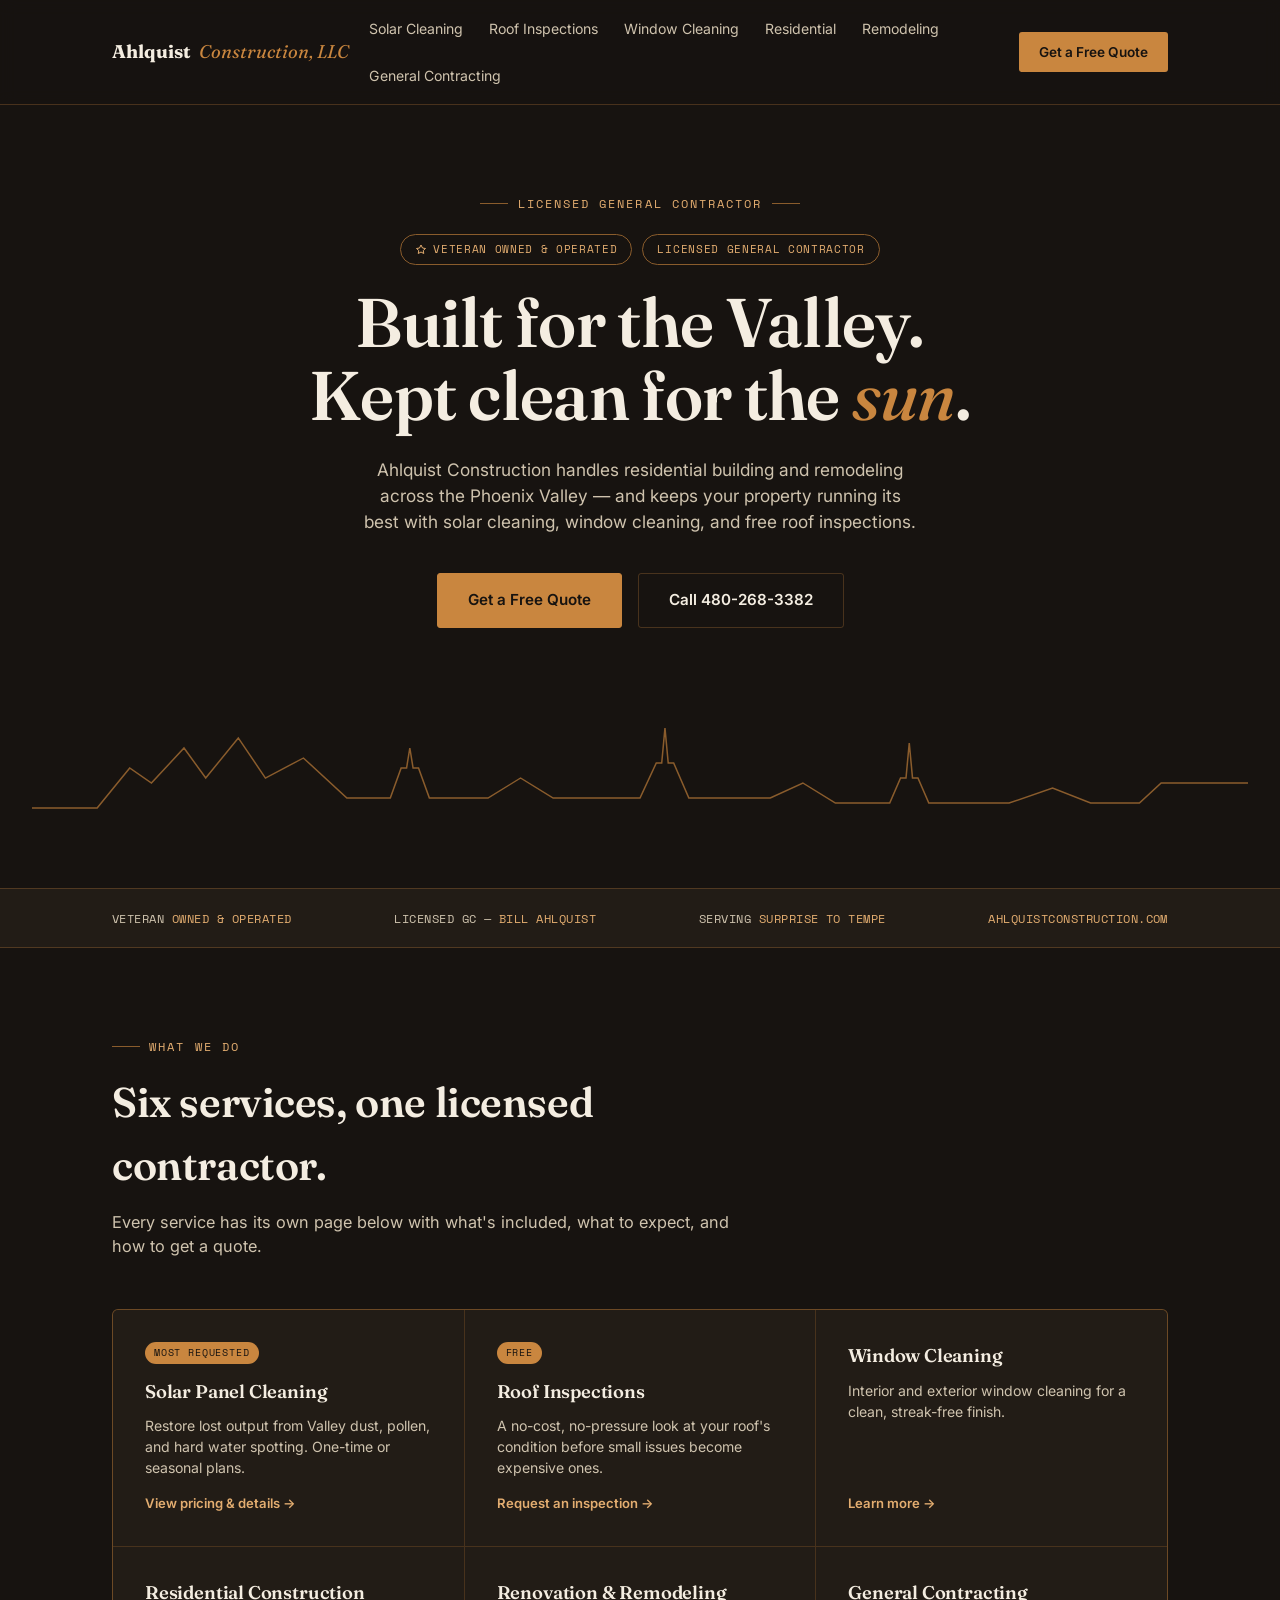
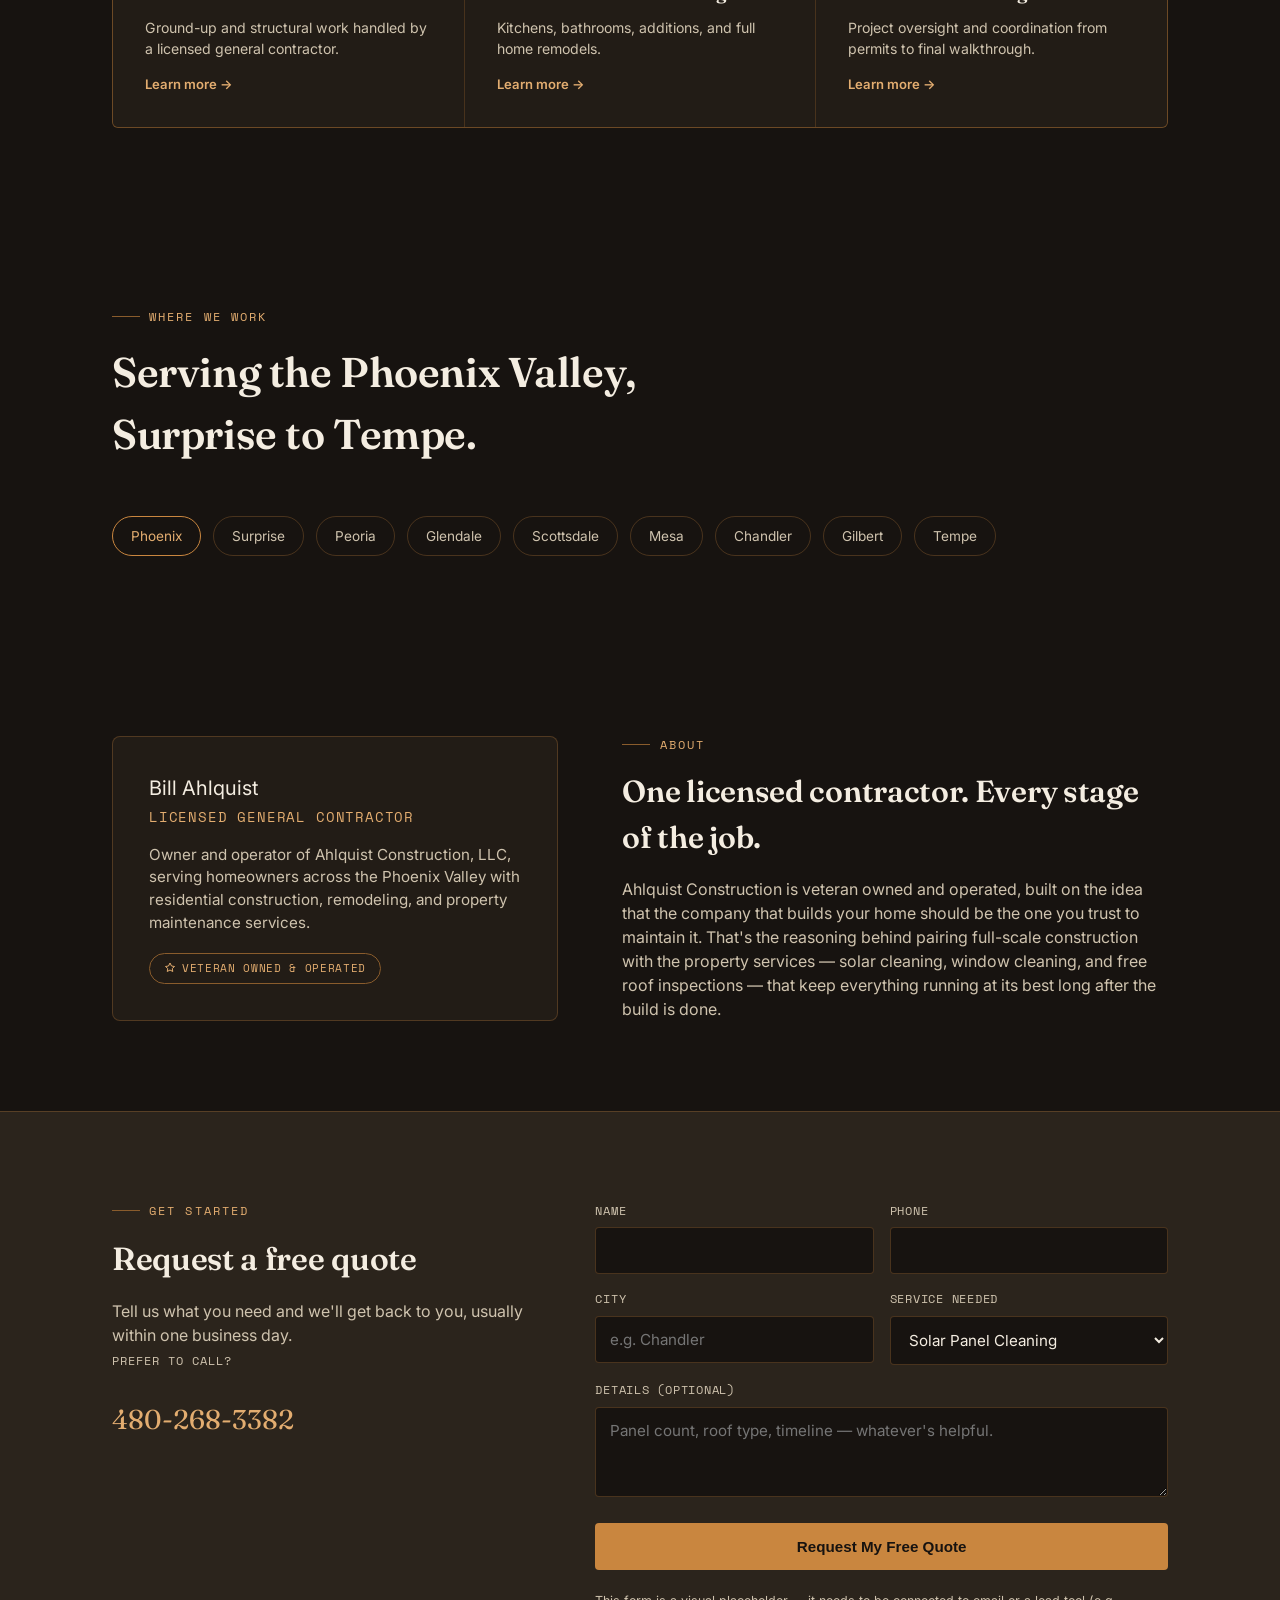
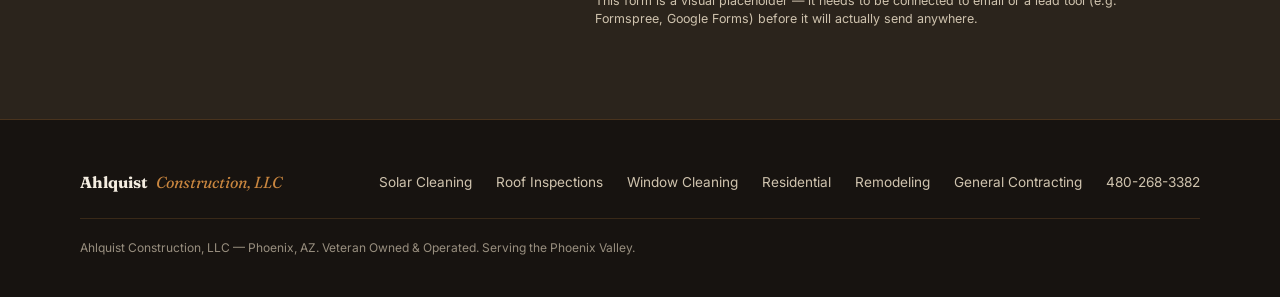
==== index.html @ 0346eecd "Add files via upload" ====
<!DOCTYPE html>
<html lang="en">
<head>
<meta charset="UTF-8">
<meta name="viewport" content="width=device-width, initial-scale=1.0">
<title>Ahlquist Construction, LLC | Phoenix Valley General Contractor & Property Services</title>
<link rel="preconnect" href="https://fonts.googleapis.com">
<link href="https://fonts.googleapis.com/css2?family=Fraunces:ital,opsz,wght@0,9..144,400;0,9..144,600;0,9..144,700;1,9..144,500&family=Inter:wght@400;500;600;700&family=Space+Mono:wght@400;700&display=swap" rel="stylesheet">
<link rel="stylesheet" href="style.css">
</head>
<body>

<nav>
  <div class="nav-inner">
    <div class="brand">Ahlquist <span>Construction, LLC</span></div>
    <div class="nav-links">
      <a href="solar-panel-cleaning.html">Solar Cleaning</a>
      <a href="roof-inspections.html">Roof Inspections</a>
      <a href="window-cleaning.html">Window Cleaning</a>
      <a href="residential-construction.html">Residential</a>
      <a href="renovation-remodeling.html">Remodeling</a>
      <a href="general-contracting.html">General Contracting</a>
    </div>
    <a href="#quote" class="nav-cta">Get a Free Quote</a>
  </div>
</nav>

<section class="hero">
  <div class="wrap">
    <div class="eyebrow">Licensed General Contractor</div>
    <div class="badge-row">
      <span class="badge"><svg viewBox="0 0 24 24" fill="none" stroke="currentColor" stroke-width="2"><path d="M12 2l3 6 6 1-4.5 4 1 6L12 16l-5.5 3 1-6L3 9l6-1z"/></svg>Veteran Owned &amp; Operated</span>
      <span class="badge">Licensed General Contractor</span>
    </div>
    <h1>Built for the Valley.<br>Kept clean for the <em>sun</em>.</h1>
    <p class="sub">Ahlquist Construction handles residential building and remodeling across the Phoenix Valley — and keeps your property running its best with solar cleaning, window cleaning, and free roof inspections.</p>
    <div class="hero-ctas">
      <a href="#quote" class="btn-primary">Get a Free Quote</a>
      <a href="tel:4802683382" class="btn-ghost">Call 480-268-3382</a>
    </div>
  </div>
  <svg class="skyline" viewBox="0 0 1120 130" preserveAspectRatio="none">
    <path class="draw" d="M0,120 L60,120 L90,80 L110,95 L140,60 L160,90 L190,50 L215,90 L250,70 L290,110 L330,110 L340,80 L345,80 L348,60 L351,80 L356,80 L366,110 L420,110 L450,90 L480,110 L560,110 L575,75 L580,75 L583,40 L586,75 L591,75 L605,110 L680,110 L710,95 L740,115 L790,115 L800,90 L805,90 L808,55 L811,90 L816,90 L826,115 L900,115 L940,100 L975,115 L1020,115 L1040,95 L1120,95" />
  </svg>
</section>

<div class="trust">
  <div class="trust-inner">
    <div>Veteran <span>Owned &amp; Operated</span></div>
    <div>Licensed GC — <span>Bill Ahlquist</span></div>
    <div>Serving <span>Surprise to Tempe</span></div>
    <div><span>ahlquistconstruction.com</span></div>
  </div>
</div>

<section id="services">
  <div class="wrap">
    <div class="section-head">
      <div class="eyebrow">What we do</div>
      <h2>Six services, one licensed contractor.</h2>
      <p>Every service has its own page below with what's included, what to expect, and how to get a quote.</p>
    </div>
    <div class="services-grid">
      <a class="service-card" href="solar-panel-cleaning.html">
        <span class="tag">Most Requested</span>
        <h3>Solar Panel Cleaning</h3>
        <p>Restore lost output from Valley dust, pollen, and hard water spotting. One-time or seasonal plans.</p>
        <span class="go">View pricing &amp; details →</span>
      </a>
      <a class="service-card" href="roof-inspections.html">
        <span class="tag">Free</span>
        <h3>Roof Inspections</h3>
        <p>A no-cost, no-pressure look at your roof's condition before small issues become expensive ones.</p>
        <span class="go">Request an inspection →</span>
      </a>
      <a class="service-card" href="window-cleaning.html">
        <h3>Window Cleaning</h3>
        <p>Interior and exterior window cleaning for a clean, streak-free finish.</p>
        <span class="go">Learn more →</span>
      </a>
      <a class="service-card" href="residential-construction.html">
        <h3>Residential Construction</h3>
        <p>Ground-up and structural work handled by a licensed general contractor.</p>
        <span class="go">Learn more →</span>
      </a>
      <a class="service-card" href="renovation-remodeling.html">
        <h3>Renovation &amp; Remodeling</h3>
        <p>Kitchens, bathrooms, additions, and full home remodels.</p>
        <span class="go">Learn more →</span>
      </a>
      <a class="service-card" href="general-contracting.html">
        <h3>General Contracting</h3>
        <p>Project oversight and coordination from permits to final walkthrough.</p>
        <span class="go">Learn more →</span>
      </a>
    </div>
  </div>
</section>

<section id="area">
  <div class="wrap">
    <div class="section-head">
      <div class="eyebrow">Where we work</div>
      <h2>Serving the Phoenix Valley, Surprise to Tempe.</h2>
    </div>
    <div class="area">
      <span class="hq">Phoenix</span>
      <span>Surprise</span>
      <span>Peoria</span>
      <span>Glendale</span>
      <span>Scottsdale</span>
      <span>Mesa</span>
      <span>Chandler</span>
      <span>Gilbert</span>
      <span>Tempe</span>
    </div>
  </div>
</section>

<section id="about">
  <div class="wrap">
    <div class="about-grid">
      <div class="about-card">
        <div class="name">Bill Ahlquist</div>
        <div class="role">Licensed General Contractor</div>
        <p>Owner and operator of Ahlquist Construction, LLC, serving homeowners across the Phoenix Valley with residential construction, remodeling, and property maintenance services.</p>
        <div class="badge-row">
          <span class="badge"><svg viewBox="0 0 24 24" fill="none" stroke="currentColor" stroke-width="2"><path d="M12 2l3 6 6 1-4.5 4 1 6L12 16l-5.5 3 1-6L3 9l6-1z"/></svg>Veteran Owned &amp; Operated</span>
        </div>
      </div>
      <div>
        <div class="eyebrow">About</div>
        <h2 style="margin-top:16px; font-size:1.9rem;">One licensed contractor. Every stage of the job.</h2>
        <p style="color:var(--cream-dim); margin-top:16px;">Ahlquist Construction is veteran owned and operated, built on the idea that the company that builds your home should be the one you trust to maintain it. That's the reasoning behind pairing full-scale construction with the property services — solar cleaning, window cleaning, and free roof inspections — that keep everything running at its best long after the build is done.</p>
      </div>
    </div>
  </div>
</section>

<section class="quote" id="quote">
  <div class="wrap">
    <div class="quote-grid">
      <div class="quote-copy">
        <div class="eyebrow">Get started</div>
        <h2 style="margin-top:16px; font-size:2rem;">Request a free quote</h2>
        <p>Tell us what you need and we'll get back to you, usually within one business day.</p>
        <span class="phone-label">Prefer to call?</span>
        <a href="tel:4802683382" class="phone-big">480-268-3382</a>
      </div>
      <form id="quoteForm">
        <div class="form-row">
          <div>
            <label for="fname">Name</label>
            <input type="text" id="fname" required>
          </div>
          <div>
            <label for="fphone">Phone</label>
            <input type="tel" id="fphone" required>
          </div>
        </div>
        <div class="form-row">
          <div>
            <label for="fcity">City</label>
            <input type="text" id="fcity" placeholder="e.g. Chandler">
          </div>
          <div>
            <label for="fservice">Service Needed</label>
            <select id="fservice">
              <option>Solar Panel Cleaning</option>
              <option>Free Roof Inspection</option>
              <option>Window Cleaning</option>
              <option>Residential Construction</option>
              <option>Renovation / Remodeling</option>
              <option>General Contracting</option>
              <option>Other</option>
            </select>
          </div>
        </div>
        <div>
          <label for="fmsg">Details (optional)</label>
          <textarea id="fmsg" placeholder="Panel count, roof type, timeline — whatever's helpful."></textarea>
        </div>
        <button type="submit" class="submit-btn">Request My Free Quote</button>
        <p class="form-note">This form is a visual placeholder — it needs to be connected to email or a lead tool (e.g. Formspree, Google Forms) before it will actually send anywhere.</p>
        <p id="formStatus">Thanks — this is a demo confirmation. Connect the form to start receiving real leads.</p>
      </form>
    </div>
  </div>
</section>

<footer>
  <div class="footer-inner">
    <div class="brand">Ahlquist <span>Construction, LLC</span></div>
    <div class="footer-links">
      <a href="solar-panel-cleaning.html">Solar Cleaning</a>
      <a href="roof-inspections.html">Roof Inspections</a>
      <a href="window-cleaning.html">Window Cleaning</a>
      <a href="residential-construction.html">Residential</a>
      <a href="renovation-remodeling.html">Remodeling</a>
      <a href="general-contracting.html">General Contracting</a>
      <a href="tel:4802683382">480-268-3382</a>
    </div>
  </div>
  <div class="footer-fine wrap" style="padding-left:0; padding-right:0;">Ahlquist Construction, LLC — Phoenix, AZ. Veteran Owned &amp; Operated. Serving the Phoenix Valley.</div>
</footer>

<script>
  document.getElementById('quoteForm').addEventListener('submit', function(e) {
    e.preventDefault();
    document.getElementById('formStatus').style.display = 'block';
  });
</script>

</body>
</html>
---- style.css ----
:root {
  --black: #171310;
  --charcoal: #221c16;
  --charcoal-2: #2b241c;
  --copper: #c9863f;
  --copper-light: #e3ad70;
  --copper-dim: #8a5c2c;
  --cream: #f4ede1;
  --cream-dim: #cfc3ae;
  --line: rgba(201, 134, 63, 0.28);
}

* { box-sizing: border-box; margin: 0; padding: 0; }
html { scroll-behavior: smooth; }

body {
  background: var(--black);
  color: var(--cream);
  font-family: 'Inter', sans-serif;
  line-height: 1.5;
  overflow-x: hidden;
}

h1, h2, h3, .display { font-family: 'Fraunces', serif; font-weight: 600; letter-spacing: -0.01em; color: var(--cream); }

.eyebrow {
  font-family: 'Space Mono', monospace;
  text-transform: uppercase;
  letter-spacing: 0.18em;
  font-size: 0.72rem;
  color: var(--copper-light);
  display: flex;
  align-items: center;
  gap: 0.8em;
}
.eyebrow::before { content: ''; width: 28px; height: 1px; background: var(--copper-dim); }

a { color: inherit; text-decoration: none; }
.wrap { max-width: 1120px; margin: 0 auto; padding: 0 32px; }

/* NAV */
nav { position: sticky; top: 0; z-index: 50; background: rgba(23, 19, 16, 0.94); backdrop-filter: blur(8px); border-bottom: 1px solid var(--line); }
.nav-inner { display: flex; align-items: center; justify-content: space-between; padding: 18px 32px; max-width: 1120px; margin: 0 auto; gap: 20px; }
.brand { display: flex; align-items: baseline; gap: 8px; font-family: 'Fraunces', serif; font-size: 1.15rem; font-weight: 700; white-space: nowrap; }
.brand span { color: var(--copper); font-weight: 400; font-style: italic; }
.nav-links { display: flex; gap: 26px; font-size: 0.88rem; color: var(--cream-dim); flex-wrap: wrap; }
.nav-links a:hover, .nav-links a.active { color: var(--copper-light); }
.nav-cta { background: var(--copper); color: var(--black); padding: 10px 20px; border-radius: 3px; font-weight: 600; font-size: 0.85rem; white-space: nowrap; }
.nav-cta:hover { background: var(--copper-light); }
@media (max-width: 900px) { .nav-links { display: none; } }

/* BADGE */
.badge-row { display: flex; gap: 10px; justify-content: center; flex-wrap: wrap; margin-bottom: 22px; }
.badge {
  font-family: 'Space Mono', monospace;
  font-size: 0.7rem;
  letter-spacing: 0.06em;
  text-transform: uppercase;
  border: 1px solid var(--copper-dim);
  color: var(--copper-light);
  padding: 6px 14px;
  border-radius: 20px;
  display: inline-flex;
  align-items: center;
  gap: 6px;
}
.badge svg { width: 12px; height: 12px; }

/* HERO (home) */
.hero { position: relative; padding: 90px 32px 70px; text-align: center; overflow: hidden; }
.hero .eyebrow { justify-content: center; margin: 0 auto 22px; }
.hero .eyebrow::after { content: ''; width: 28px; height: 1px; background: var(--copper-dim); }
.hero h1 { font-size: clamp(2.4rem, 5.4vw, 4.3rem); line-height: 1.06; max-width: 820px; margin: 0 auto 24px; }
.hero h1 em { color: var(--copper); font-style: italic; font-weight: 500; }
.hero p.sub { max-width: 560px; margin: 0 auto 38px; color: var(--cream-dim); font-size: 1.08rem; }
.hero-ctas { display: flex; gap: 16px; justify-content: center; flex-wrap: wrap; margin-bottom: 60px; }

/* PAGE HERO (service subpages, smaller/left-aligned) */
.page-hero { padding: 74px 32px 56px; border-bottom: 1px solid var(--line); background: var(--charcoal); }
.page-hero .eyebrow { margin-bottom: 18px; }
.page-hero h1 { font-size: clamp(2rem, 4vw, 3rem); max-width: 700px; margin-bottom: 18px; }
.page-hero p.sub { max-width: 560px; color: var(--cream-dim); font-size: 1.05rem; margin-bottom: 30px; }
.page-hero-ctas { display: flex; gap: 16px; flex-wrap: wrap; }

.btn-primary { background: var(--copper); color: var(--black); padding: 15px 30px; border-radius: 3px; font-weight: 600; font-size: 0.95rem; border: 1px solid var(--copper); cursor: pointer; display: inline-block; }
.btn-primary:hover { background: var(--copper-light); }
.btn-ghost { padding: 15px 30px; border-radius: 3px; font-weight: 600; font-size: 0.95rem; border: 1px solid var(--line); color: var(--cream); display: inline-block; }
.btn-ghost:hover { border-color: var(--copper); color: var(--copper-light); }

/* Skyline signature element */
.skyline { width: 100%; height: 130px; display: block; }
.skyline path { fill: none; stroke: var(--copper-dim); stroke-width: 1.4; }
.skyline .draw { stroke-dasharray: 2400; stroke-dashoffset: 2400; animation: drawline 2.6s ease-out forwards 0.3s; }
@keyframes drawline { to { stroke-dashoffset: 0; } }
@media (prefers-reduced-motion: reduce) { .skyline .draw { animation: none; stroke-dashoffset: 0; } }

/* TRUST BAR */
.trust { border-top: 1px solid var(--line); border-bottom: 1px solid var(--line); background: var(--charcoal); }
.trust-inner { display: flex; flex-wrap: wrap; justify-content: space-between; gap: 14px 24px; padding: 20px 32px; max-width: 1120px; margin: 0 auto; font-family: 'Space Mono', monospace; font-size: 0.76rem; letter-spacing: 0.04em; color: var(--cream-dim); text-transform: uppercase; }
.trust-inner span { color: var(--copper-light); }

/* SECTION SHARED */
section { padding: 90px 0; }
.section-head { max-width: 640px; margin-bottom: 50px; }
.section-head h2 { font-size: clamp(1.8rem, 3.4vw, 2.6rem); margin-top: 16px; }
.section-head p { color: var(--cream-dim); margin-top: 14px; font-size: 1.02rem; }

/* SERVICES GRID (home) */
.services-grid { display: grid; grid-template-columns: repeat(3, 1fr); gap: 1px; background: var(--line); border: 1px solid var(--line); border-radius: 6px; overflow: hidden; }
@media (max-width: 900px) { .services-grid { grid-template-columns: repeat(2, 1fr); } }
@media (max-width: 600px) { .services-grid { grid-template-columns: 1fr; } }
.service-card { background: var(--charcoal); padding: 32px; display: flex; flex-direction: column; gap: 10px; }
.service-card:hover { background: var(--charcoal-2); }
.service-card .tag { align-self: flex-start; font-family: 'Space Mono', monospace; font-size: 0.65rem; letter-spacing: 0.08em; color: var(--black); background: var(--copper); padding: 3px 9px; border-radius: 20px; text-transform: uppercase; margin-bottom: 4px; }
.service-card h3 { font-size: 1.15rem; }
.service-card p { color: var(--cream-dim); font-size: 0.88rem; flex-grow: 1; }
.service-card .go { color: var(--copper-light); font-size: 0.82rem; font-weight: 600; margin-top: 6px; }

/* TWO COLUMN CONTENT (service subpages) */
.content-grid { display: grid; grid-template-columns: 1.1fr 0.9fr; gap: 64px; align-items: start; }
@media (max-width: 900px) { .content-grid { grid-template-columns: 1fr; } }
.content-copy p { color: var(--cream-dim); margin-bottom: 18px; }
.content-list { margin-top: 30px; display: grid; gap: 14px; }
.list-item { display: flex; gap: 14px; align-items: flex-start; }
.list-item .dot { width: 6px; height: 6px; border-radius: 50%; background: var(--copper); margin-top: 8px; flex-shrink: 0; }
.list-item p { color: var(--cream-dim); margin: 0; font-size: 0.95rem; }

/* PRICING CARD */
.pricing-card { background: var(--black); border: 1px solid var(--line); border-radius: 8px; padding: 32px; }
.pricing-card .eyebrow { margin-bottom: 18px; }
.price-row { display: flex; justify-content: space-between; align-items: baseline; padding: 16px 0; border-bottom: 1px solid var(--line); }
.price-row:last-of-type { border-bottom: none; }
.price-row .label { font-size: 0.95rem; color: var(--cream); }
.price-row .sub { display: block; font-size: 0.78rem; color: var(--cream-dim); margin-top: 3px; }
.price-row .amount { font-family: 'Fraunces', serif; font-size: 1.5rem; color: var(--copper-light); white-space: nowrap; }
.best-value { background: rgba(201,134,63,0.09); border: 1px solid var(--copper-dim); border-radius: 6px; padding: 14px 18px; margin-top: 6px; }
.best-value .flag { font-family: 'Space Mono', monospace; font-size: 0.66rem; letter-spacing: 0.1em; text-transform: uppercase; color: var(--copper-light); }
.price-note { font-size: 0.78rem; color: var(--cream-dim); margin-top: 18px; }
.tbd-card { background: var(--black); border: 1px dashed var(--line); border-radius: 8px; padding: 32px; color: var(--cream-dim); font-size: 0.92rem; }
.tbd-card .eyebrow { margin-bottom: 14px; }

/* AREA LIST */
.area { display: flex; flex-wrap: wrap; gap: 12px; }
.area span { border: 1px solid var(--line); padding: 9px 18px; border-radius: 30px; font-size: 0.85rem; color: var(--cream-dim); }
.area span.hq { border-color: var(--copper); color: var(--copper-light); }

/* ABOUT */
.about-grid { display: grid; grid-template-columns: 0.9fr 1.1fr; gap: 64px; align-items: center; }
@media (max-width: 820px) { .about-grid { grid-template-columns: 1fr; } }
.about-card { background: var(--charcoal); border: 1px solid var(--line); border-radius: 8px; padding: 36px; }
.about-card .name { font-size: 1.25rem; margin-bottom: 4px; }
.about-card .role { color: var(--copper-light); font-size: 0.85rem; font-family: 'Space Mono', monospace; letter-spacing: 0.06em; text-transform: uppercase; margin-bottom: 16px; }
.about-card p { color: var(--cream-dim); font-size: 0.95rem; }
.about-card .badge-row { justify-content: flex-start; margin-bottom: 0; margin-top: 18px; }

/* FORM */
.quote { background: var(--charcoal-2); border-top: 1px solid var(--line); }
.quote-grid { display: grid; grid-template-columns: 0.85fr 1.15fr; gap: 60px; }
@media (max-width: 860px) { .quote-grid { grid-template-columns: 1fr; } }
.quote-copy p { color: var(--cream-dim); margin-top: 16px; }
.quote-copy .phone-big { display: block; margin-top: 28px; font-family: 'Fraunces', serif; font-size: 1.7rem; color: var(--copper-light); }
.quote-copy .phone-label { font-size: 0.78rem; color: var(--cream-dim); text-transform: uppercase; letter-spacing: 0.08em; font-family: 'Space Mono', monospace; }

form { display: grid; gap: 16px; }
.form-row { display: grid; grid-template-columns: 1fr 1fr; gap: 16px; }
@media (max-width: 520px) { .form-row { grid-template-columns: 1fr; } }
label { font-size: 0.78rem; color: var(--cream-dim); text-transform: uppercase; letter-spacing: 0.06em; font-family: 'Space Mono', monospace; display: block; margin-bottom: 7px; }
input, select, textarea { width: 100%; background: var(--black); border: 1px solid var(--line); border-radius: 4px; padding: 13px 14px; color: var(--cream); font-family: 'Inter', sans-serif; font-size: 0.95rem; }
input:focus, select:focus, textarea:focus { outline: 2px solid var(--copper); outline-offset: 1px; border-color: var(--copper); }
textarea { resize: vertical; min-height: 90px; }
.submit-btn { background: var(--copper); color: var(--black); padding: 15px; border: none; border-radius: 4px; font-weight: 700; font-size: 0.95rem; cursor: pointer; margin-top: 4px; }
.submit-btn:hover { background: var(--copper-light); }
.form-note { font-size: 0.78rem; color: var(--cream-dim); margin-top: 6px; }
#formStatus { font-size: 0.85rem; color: var(--copper-light); display: none; margin-top: 10px; }

/* FOOTER */
footer { padding: 50px 32px 40px; border-top: 1px solid var(--line); }
.footer-inner { max-width: 1120px; margin: 0 auto; display: flex; justify-content: space-between; align-items: center; flex-wrap: wrap; gap: 20px; }
.footer-inner .brand { font-size: 1rem; }
.footer-links { display: flex; gap: 24px; font-size: 0.85rem; color: var(--cream-dim); flex-wrap: wrap; }
.footer-fine { max-width: 1120px; margin: 24px auto 0; padding-top: 20px; border-top: 1px solid var(--line); font-size: 0.75rem; color: var(--cream-dim); opacity: 0.7; }
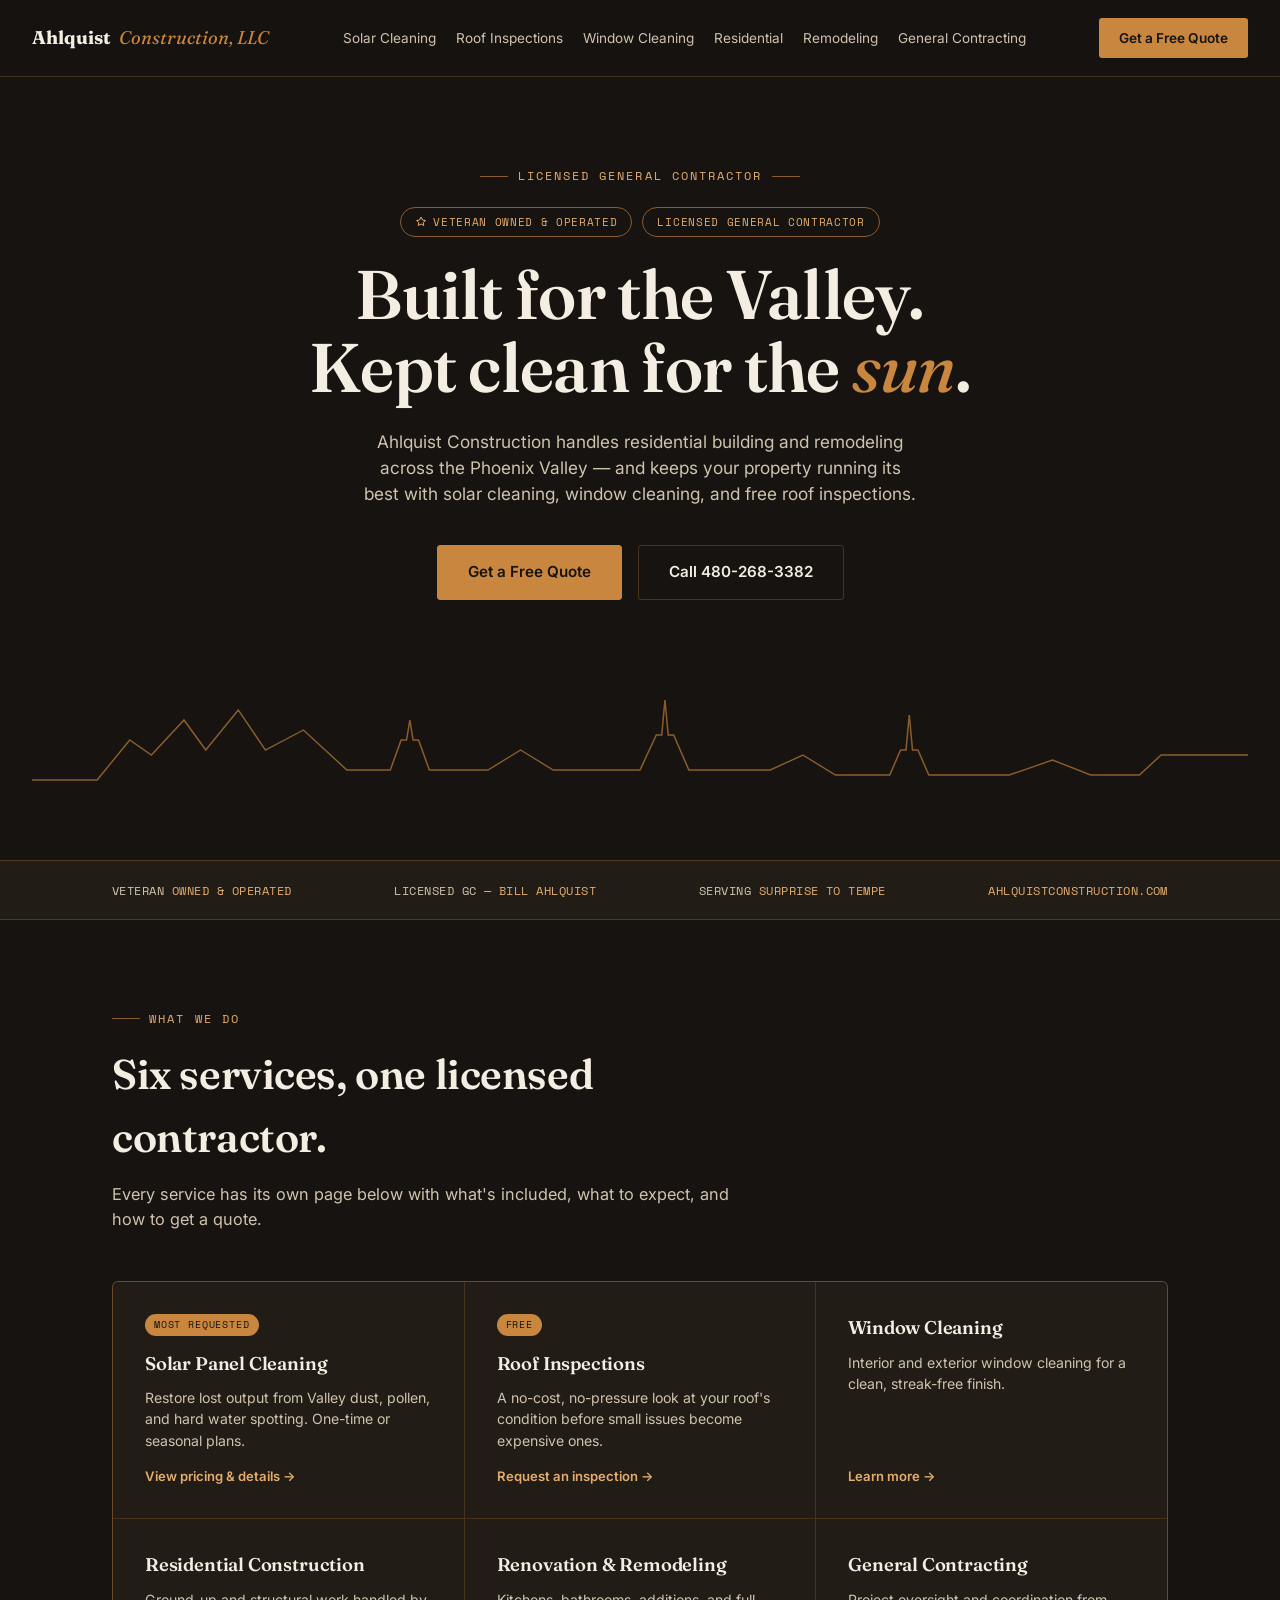
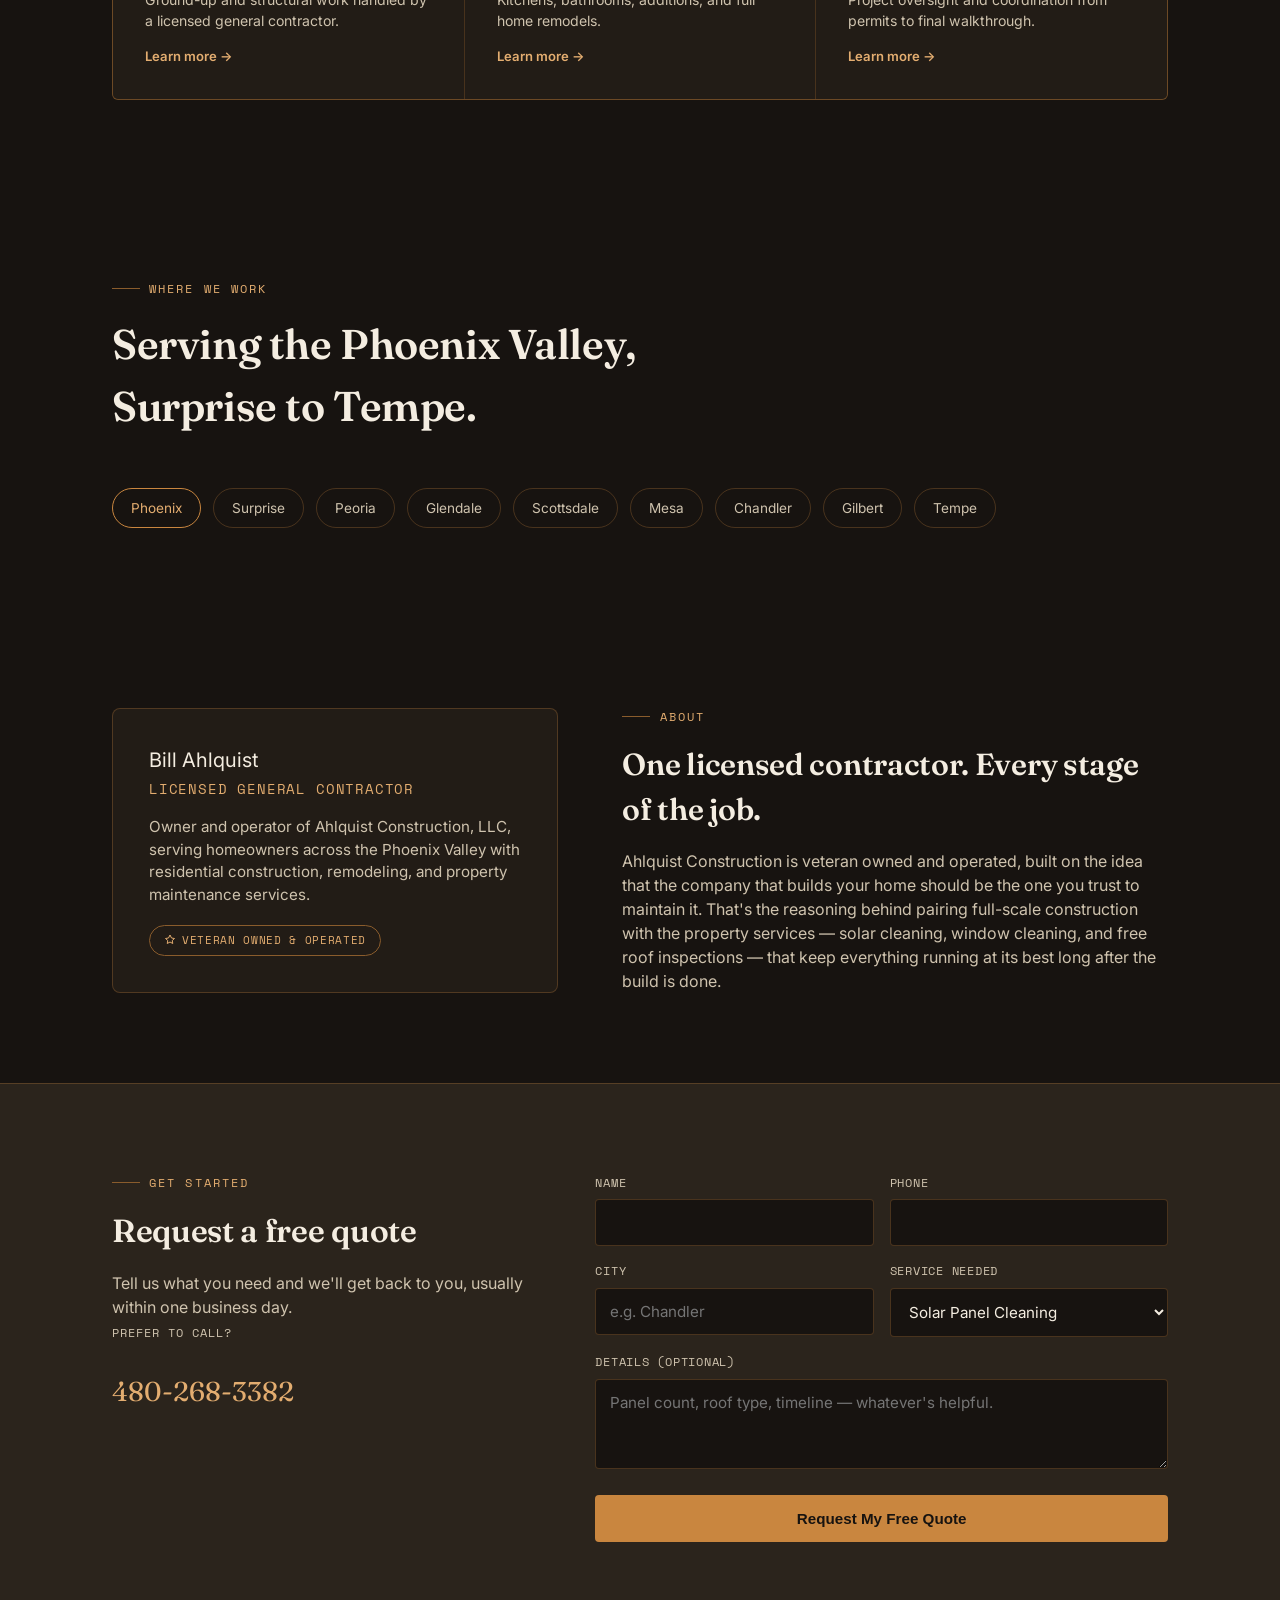
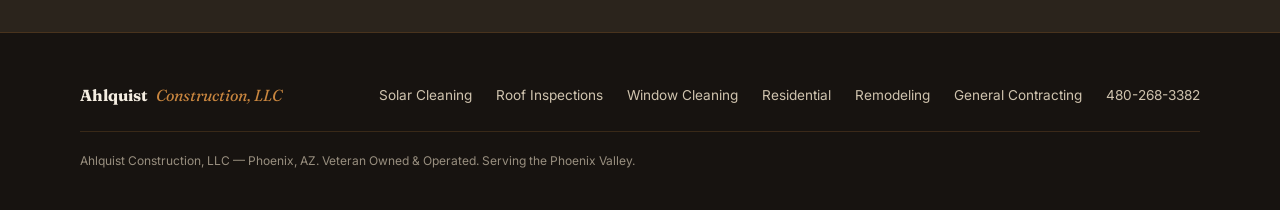
==== commit 30fdbeb0: "Add files via upload" ====
--- a/index.html
+++ b/index.html
@@ -147,25 +147,25 @@
         <span class="phone-label">Prefer to call?</span>
         <a href="tel:4802683382" class="phone-big">480-268-3382</a>
       </div>
-      <form id="quoteForm">
+      <form id="quoteForm" action="https://formspree.io/f/xgawaojd" method="POST">
         <div class="form-row">
           <div>
             <label for="fname">Name</label>
-            <input type="text" id="fname" required>
+            <input type="text" id="fname" name="name" required>
           </div>
           <div>
             <label for="fphone">Phone</label>
-            <input type="tel" id="fphone" required>
+            <input type="tel" id="fphone" name="phone" required>
           </div>
         </div>
         <div class="form-row">
           <div>
             <label for="fcity">City</label>
-            <input type="text" id="fcity" placeholder="e.g. Chandler">
+            <input type="text" id="fcity" name="city" placeholder="e.g. Chandler">
           </div>
           <div>
             <label for="fservice">Service Needed</label>
-            <select id="fservice">
+            <select id="fservice" name="service">
               <option>Solar Panel Cleaning</option>
               <option>Free Roof Inspection</option>
               <option>Window Cleaning</option>
@@ -178,11 +178,11 @@
         </div>
         <div>
           <label for="fmsg">Details (optional)</label>
-          <textarea id="fmsg" placeholder="Panel count, roof type, timeline — whatever's helpful."></textarea>
-        </div>
+          <textarea id="fmsg" name="message" placeholder="Panel count, roof type, timeline — whatever's helpful."></textarea>
+        </div>
+        <input type="text" name="_gotcha" style="display:none" tabindex="-1" autocomplete="off">
         <button type="submit" class="submit-btn">Request My Free Quote</button>
-        <p class="form-note">This form is a visual placeholder — it needs to be connected to email or a lead tool (e.g. Formspree, Google Forms) before it will actually send anywhere.</p>
-        <p id="formStatus">Thanks — this is a demo confirmation. Connect the form to start receiving real leads.</p>
+        <p id="formStatus"></p>
       </form>
     </div>
   </div>
@@ -205,9 +205,34 @@
 </footer>
 
 <script>
-  document.getElementById('quoteForm').addEventListener('submit', function(e) {
+  const quoteForm = document.getElementById('quoteForm');
+  const formStatus = document.getElementById('formStatus');
+  quoteForm.addEventListener('submit', function(e) {
     e.preventDefault();
-    document.getElementById('formStatus').style.display = 'block';
+    const data = new FormData(quoteForm);
+    const submitBtn = quoteForm.querySelector('.submit-btn');
+    submitBtn.disabled = true;
+    submitBtn.textContent = 'Sending...';
+    fetch(quoteForm.action, {
+      method: 'POST',
+      body: data,
+      headers: { 'Accept': 'application/json' }
+    }).then(function(response) {
+      if (response.ok) {
+        formStatus.textContent = "Thanks — your request has been sent. We'll be in touch soon.";
+        formStatus.style.display = 'block';
+        quoteForm.reset();
+      } else {
+        formStatus.textContent = "Something went wrong. Please call 480-268-3382 instead.";
+        formStatus.style.display = 'block';
+      }
+    }).catch(function() {
+      formStatus.textContent = "Something went wrong. Please call 480-268-3382 instead.";
+      formStatus.style.display = 'block';
+    }).finally(function() {
+      submitBtn.disabled = false;
+      submitBtn.textContent = 'Request My Free Quote';
+    });
   });
 </script>
 
--- a/style.css
+++ b/style.css
@@ -40,14 +40,14 @@
 
 /* NAV */
 nav { position: sticky; top: 0; z-index: 50; background: rgba(23, 19, 16, 0.94); backdrop-filter: blur(8px); border-bottom: 1px solid var(--line); }
-.nav-inner { display: flex; align-items: center; justify-content: space-between; padding: 18px 32px; max-width: 1120px; margin: 0 auto; gap: 20px; }
+.nav-inner { display: flex; align-items: center; justify-content: space-between; padding: 18px 32px; max-width: 1340px; margin: 0 auto; gap: 20px; }
 .brand { display: flex; align-items: baseline; gap: 8px; font-family: 'Fraunces', serif; font-size: 1.15rem; font-weight: 700; white-space: nowrap; }
 .brand span { color: var(--copper); font-weight: 400; font-style: italic; }
-.nav-links { display: flex; gap: 26px; font-size: 0.88rem; color: var(--cream-dim); flex-wrap: wrap; }
+.nav-links { display: flex; gap: 20px; font-size: 0.85rem; color: var(--cream-dim); flex-wrap: nowrap; white-space: nowrap; }
 .nav-links a:hover, .nav-links a.active { color: var(--copper-light); }
 .nav-cta { background: var(--copper); color: var(--black); padding: 10px 20px; border-radius: 3px; font-weight: 600; font-size: 0.85rem; white-space: nowrap; }
 .nav-cta:hover { background: var(--copper-light); }
-@media (max-width: 900px) { .nav-links { display: none; } }
+@media (max-width: 1240px) { .nav-links { display: none; } }
 
 /* BADGE */
 .badge-row { display: flex; gap: 10px; justify-content: center; flex-wrap: wrap; margin-bottom: 22px; }
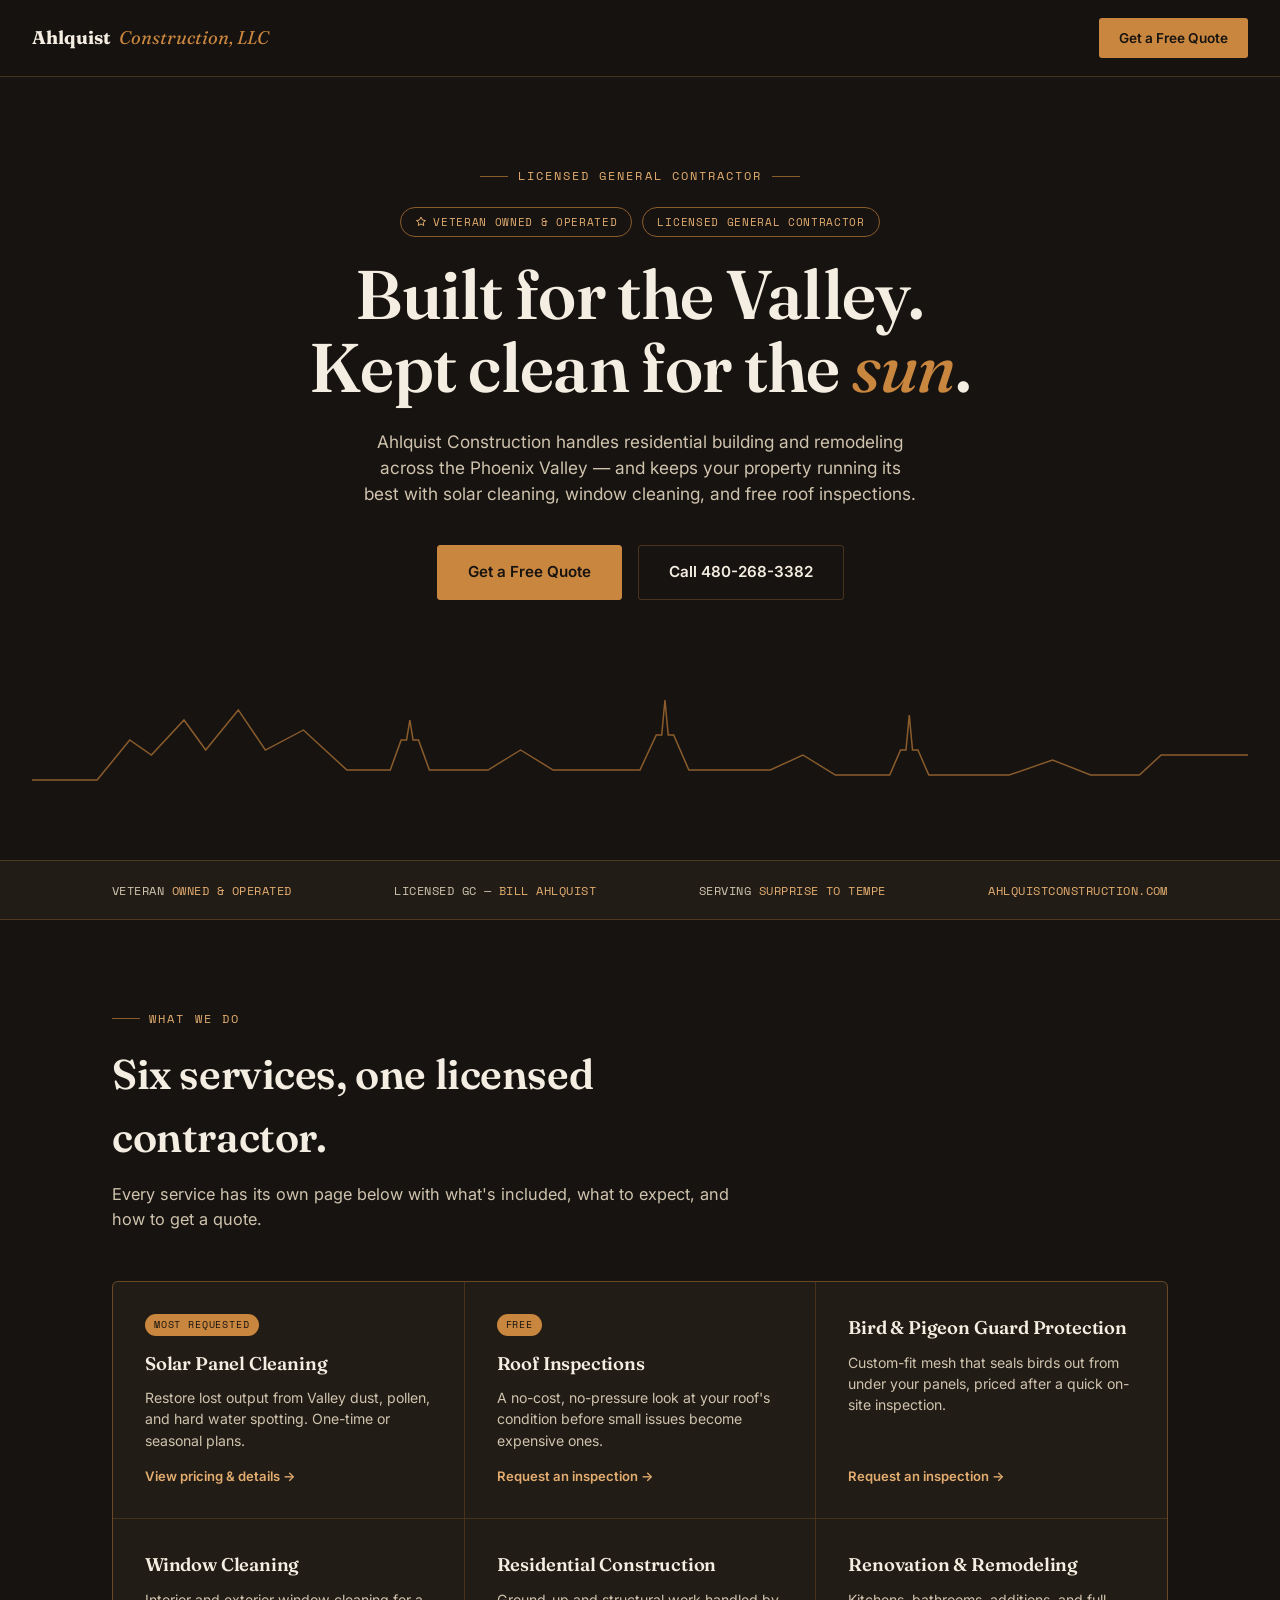
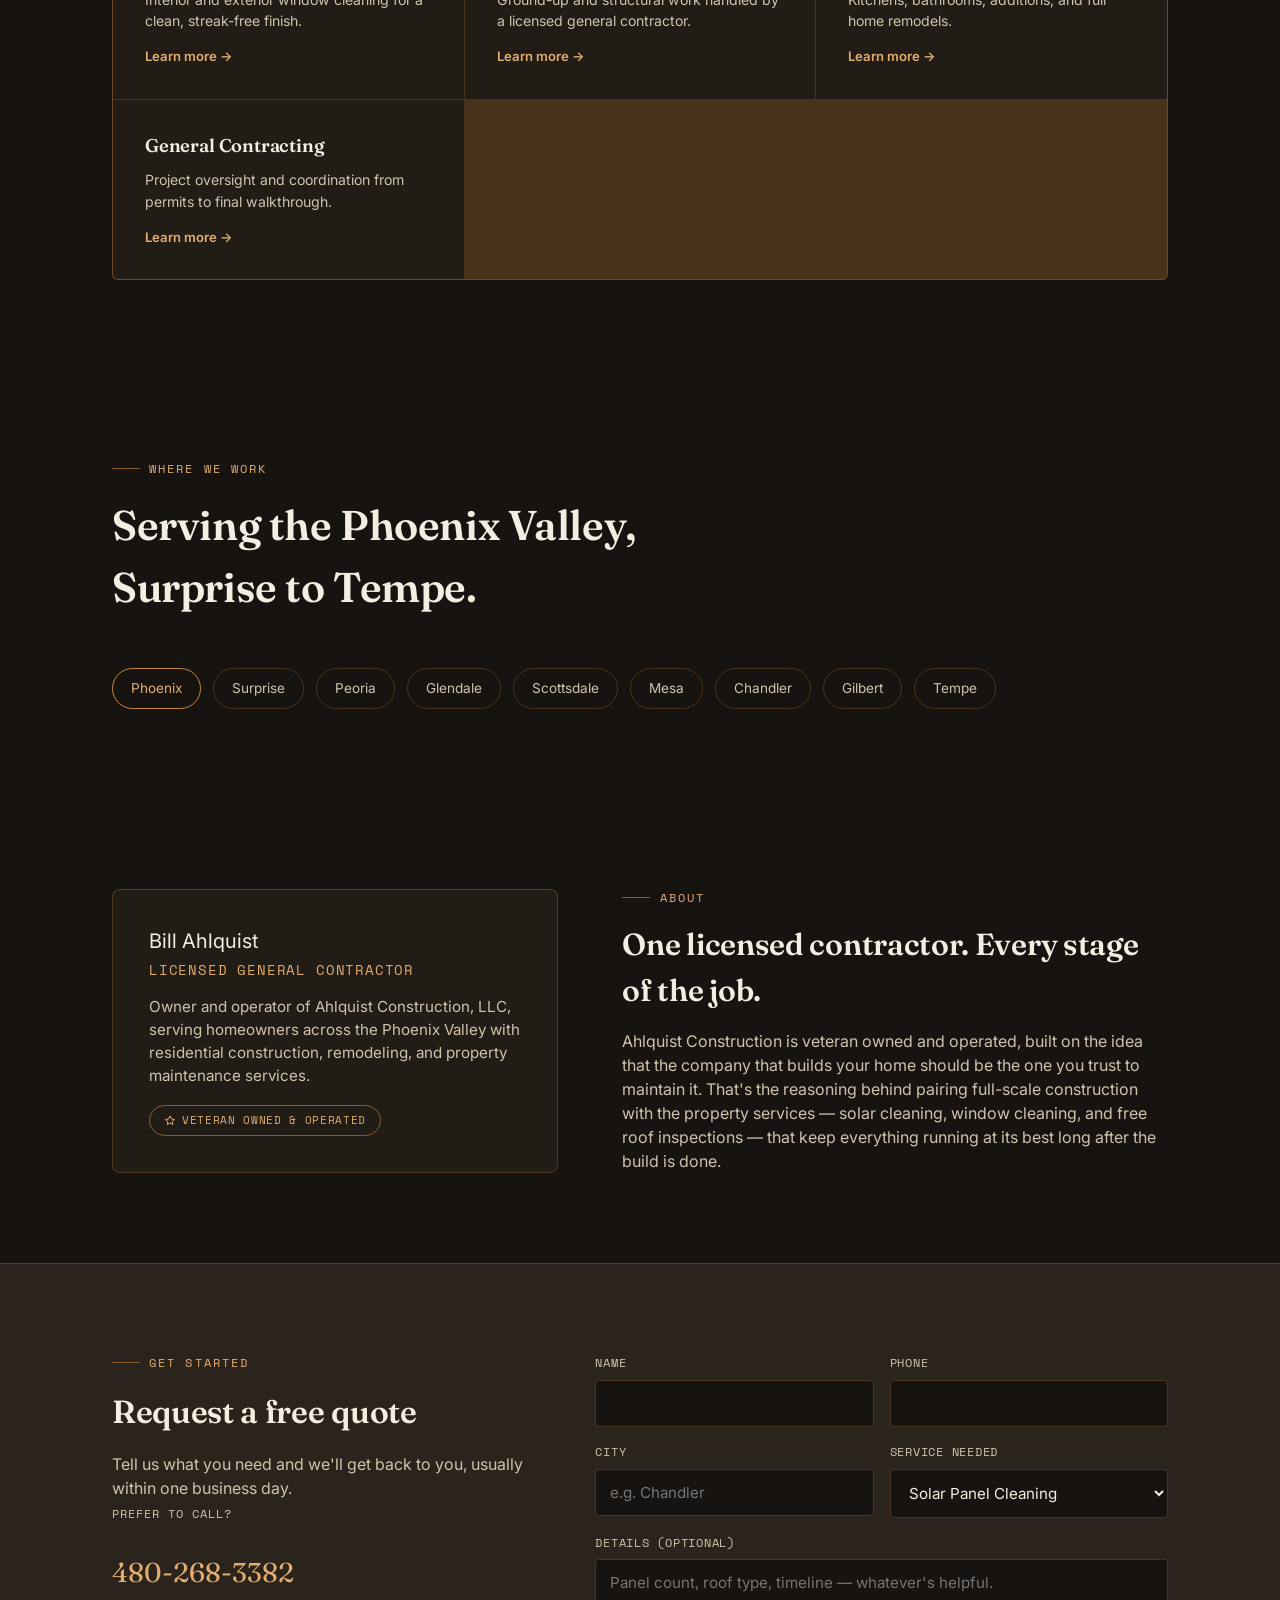
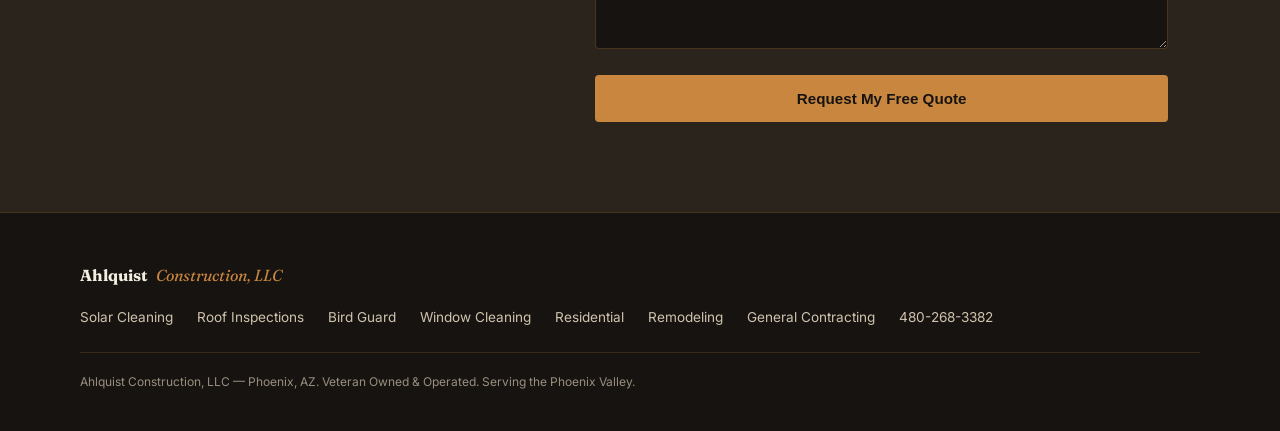
==== commit 49ad8c27: "Add files via upload" ====
--- a/index.html
+++ b/index.html
@@ -16,6 +16,7 @@
     <div class="nav-links">
       <a href="solar-panel-cleaning.html">Solar Cleaning</a>
       <a href="roof-inspections.html">Roof Inspections</a>
+      <a href="bird-guard-protection.html">Bird Guard</a>
       <a href="window-cleaning.html">Window Cleaning</a>
       <a href="residential-construction.html">Residential</a>
       <a href="renovation-remodeling.html">Remodeling</a>
@@ -71,6 +72,11 @@
         <span class="tag">Free</span>
         <h3>Roof Inspections</h3>
         <p>A no-cost, no-pressure look at your roof's condition before small issues become expensive ones.</p>
+        <span class="go">Request an inspection →</span>
+      </a>
+      <a class="service-card" href="bird-guard-protection.html">
+        <h3>Bird &amp; Pigeon Guard Protection</h3>
+        <p>Custom-fit mesh that seals birds out from under your panels, priced after a quick on-site inspection.</p>
         <span class="go">Request an inspection →</span>
       </a>
       <a class="service-card" href="window-cleaning.html">
@@ -168,6 +174,7 @@
             <select id="fservice" name="service">
               <option>Solar Panel Cleaning</option>
               <option>Free Roof Inspection</option>
+              <option>Bird & Pigeon Guard Protection</option>
               <option>Window Cleaning</option>
               <option>Residential Construction</option>
               <option>Renovation / Remodeling</option>
@@ -194,6 +201,7 @@
     <div class="footer-links">
       <a href="solar-panel-cleaning.html">Solar Cleaning</a>
       <a href="roof-inspections.html">Roof Inspections</a>
+      <a href="bird-guard-protection.html">Bird Guard</a>
       <a href="window-cleaning.html">Window Cleaning</a>
       <a href="residential-construction.html">Residential</a>
       <a href="renovation-remodeling.html">Remodeling</a>
--- a/style.css
+++ b/style.css
@@ -40,14 +40,14 @@
 
 /* NAV */
 nav { position: sticky; top: 0; z-index: 50; background: rgba(23, 19, 16, 0.94); backdrop-filter: blur(8px); border-bottom: 1px solid var(--line); }
-.nav-inner { display: flex; align-items: center; justify-content: space-between; padding: 18px 32px; max-width: 1340px; margin: 0 auto; gap: 20px; }
+.nav-inner { display: flex; align-items: center; justify-content: space-between; padding: 18px 32px; max-width: 1480px; margin: 0 auto; gap: 20px; }
 .brand { display: flex; align-items: baseline; gap: 8px; font-family: 'Fraunces', serif; font-size: 1.15rem; font-weight: 700; white-space: nowrap; }
 .brand span { color: var(--copper); font-weight: 400; font-style: italic; }
-.nav-links { display: flex; gap: 20px; font-size: 0.85rem; color: var(--cream-dim); flex-wrap: nowrap; white-space: nowrap; }
+.nav-links { display: flex; gap: 17px; font-size: 0.82rem; color: var(--cream-dim); flex-wrap: nowrap; white-space: nowrap; }
 .nav-links a:hover, .nav-links a.active { color: var(--copper-light); }
 .nav-cta { background: var(--copper); color: var(--black); padding: 10px 20px; border-radius: 3px; font-weight: 600; font-size: 0.85rem; white-space: nowrap; }
 .nav-cta:hover { background: var(--copper-light); }
-@media (max-width: 1240px) { .nav-links { display: none; } }
+@media (max-width: 1380px) { .nav-links { display: none; } }
 
 /* BADGE */
 .badge-row { display: flex; gap: 10px; justify-content: center; flex-wrap: wrap; margin-bottom: 22px; }
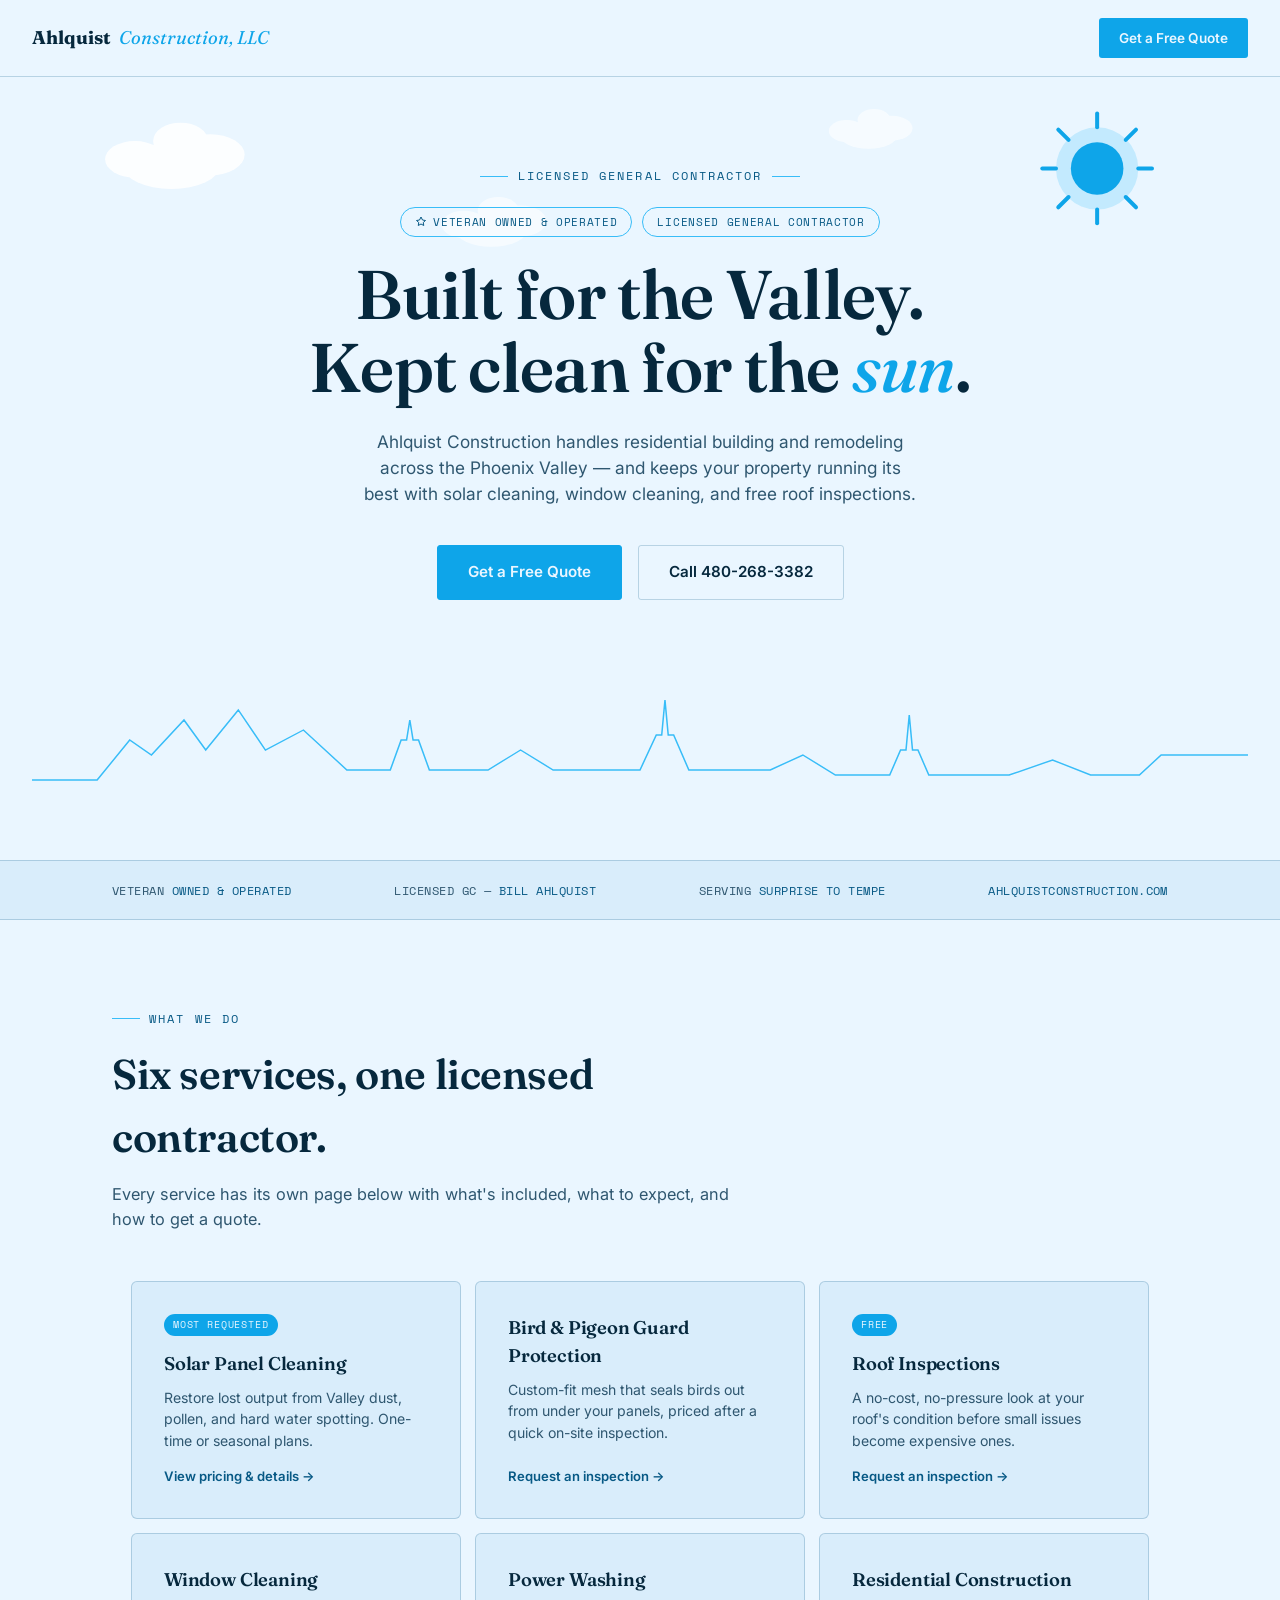
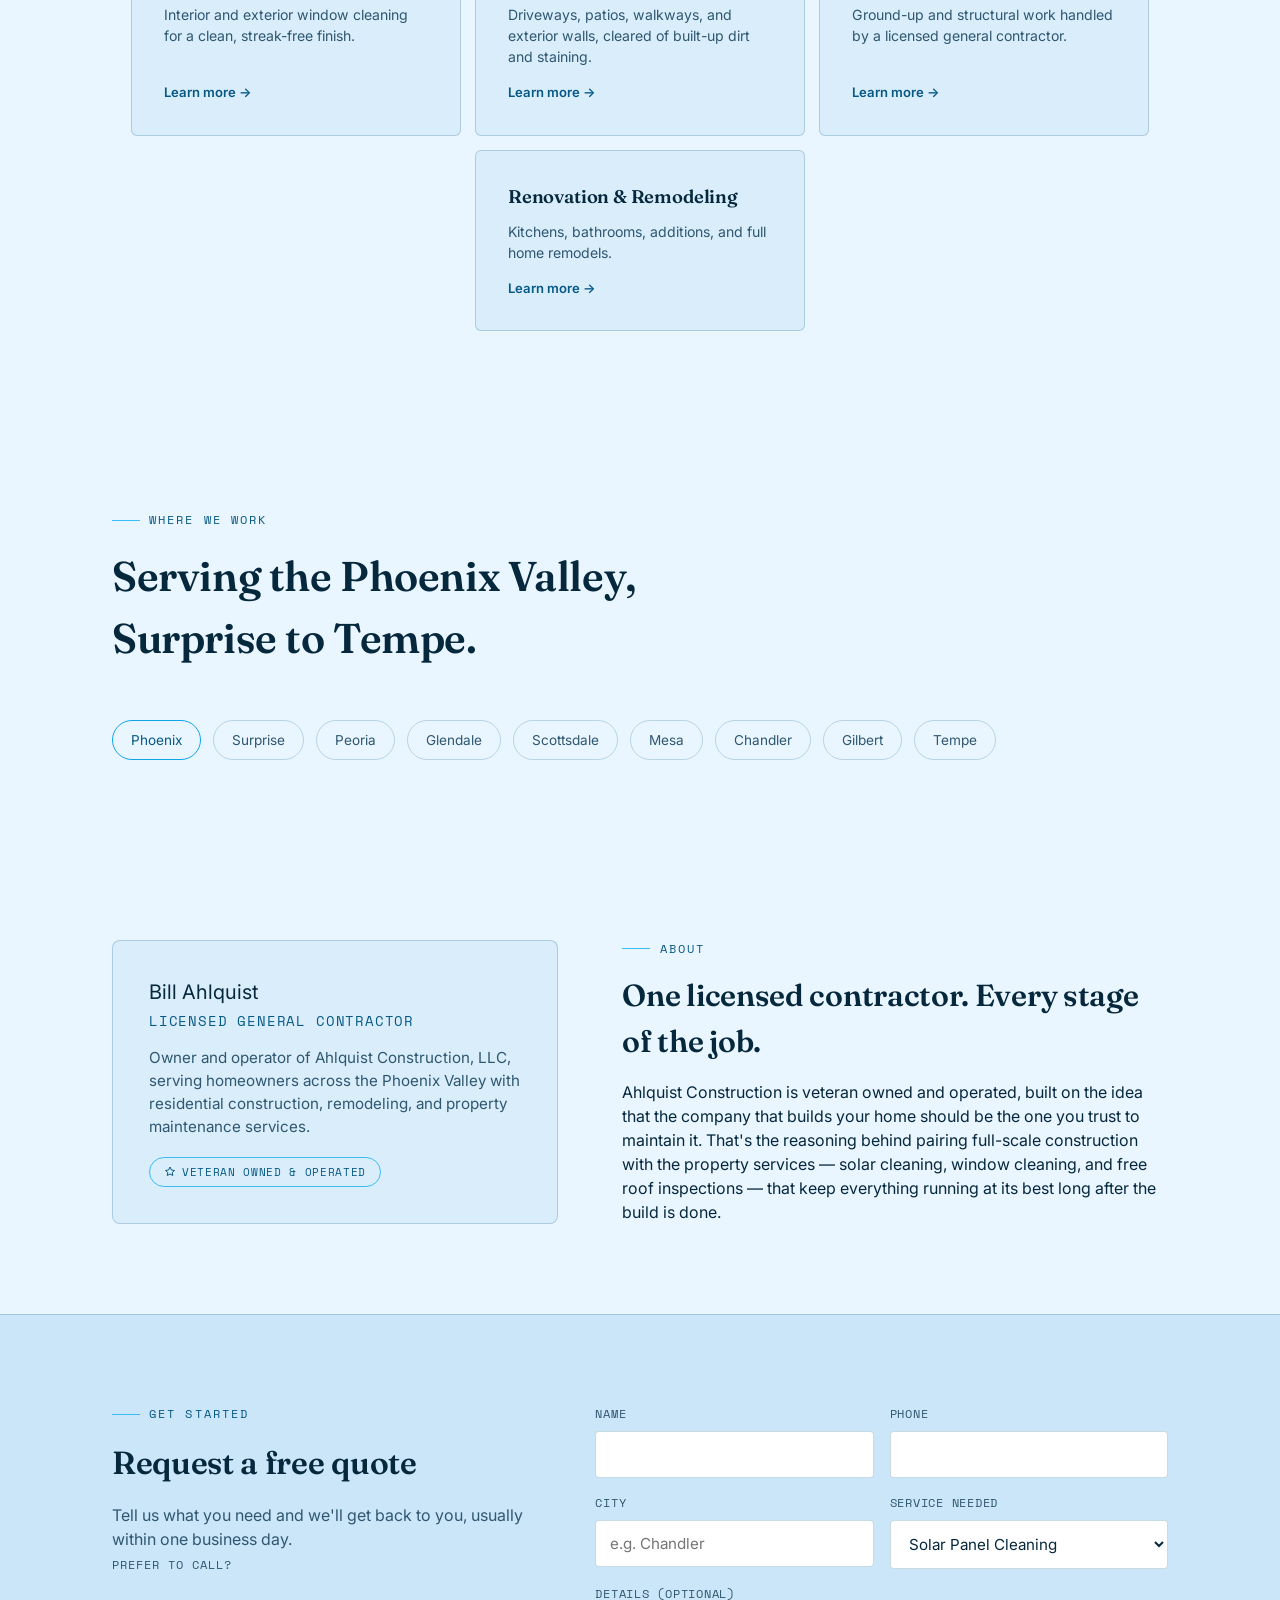
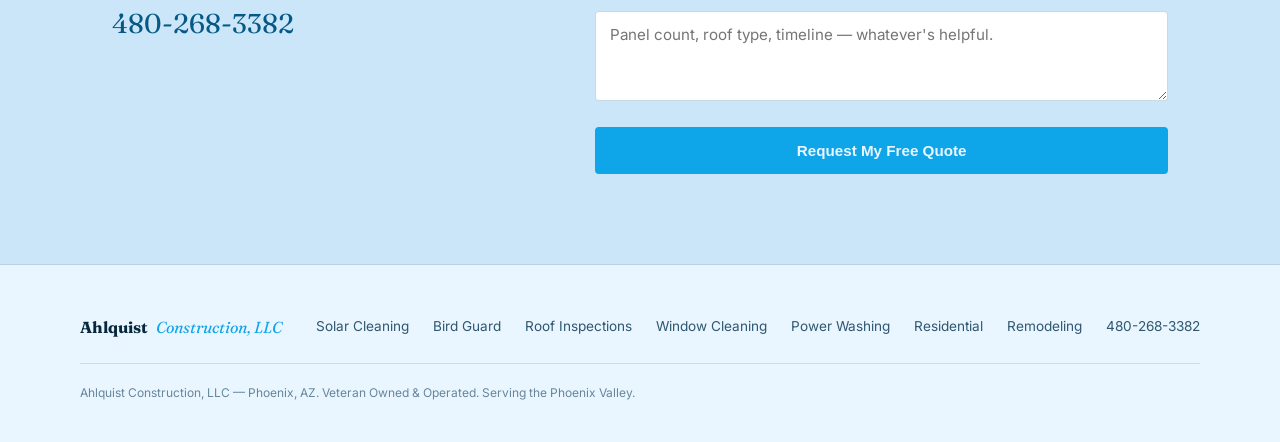
==== commit 6eae0f1a: "Add files via upload" ====
--- a/index.html
+++ b/index.html
@@ -15,18 +15,52 @@
     <div class="brand">Ahlquist <span>Construction, LLC</span></div>
     <div class="nav-links">
       <a href="solar-panel-cleaning.html">Solar Cleaning</a>
+      <a href="bird-guard-protection.html">Bird Guard</a>
       <a href="roof-inspections.html">Roof Inspections</a>
-      <a href="bird-guard-protection.html">Bird Guard</a>
       <a href="window-cleaning.html">Window Cleaning</a>
+      <a href="power-washing.html">Power Washing</a>
       <a href="residential-construction.html">Residential</a>
       <a href="renovation-remodeling.html">Remodeling</a>
-      <a href="general-contracting.html">General Contracting</a>
     </div>
     <a href="#quote" class="nav-cta">Get a Free Quote</a>
   </div>
 </nav>
 
 <section class="hero">
+  <svg class="sky-decor" viewBox="0 0 1120 300" preserveAspectRatio="xMidYMid slice" aria-hidden="true">
+    <g class="cloud" transform="translate(150,70)">
+      <ellipse cx="0" cy="18" rx="42" ry="20"/>
+      <ellipse cx="34" cy="8" rx="30" ry="18"/>
+      <ellipse cx="-32" cy="12" rx="26" ry="16"/>
+      <ellipse cx="8" cy="-4" rx="24" ry="16"/>
+    </g>
+    <g class="cloud cloud-soft" transform="translate(430,130) scale(0.75)">
+      <ellipse cx="0" cy="18" rx="42" ry="20"/>
+      <ellipse cx="34" cy="8" rx="30" ry="18"/>
+      <ellipse cx="-32" cy="12" rx="26" ry="16"/>
+      <ellipse cx="8" cy="-4" rx="24" ry="16"/>
+    </g>
+    <g class="sun" transform="translate(960,90)">
+      <circle r="36" fill="var(--accent-light)" opacity="0.22"/>
+      <circle r="23" fill="var(--accent)"/>
+      <g stroke="var(--accent)" stroke-width="3.5" stroke-linecap="round">
+        <line x1="0" y1="-48" x2="0" y2="-36"/>
+        <line x1="0" y1="36" x2="0" y2="48"/>
+        <line x1="-48" y1="0" x2="-36" y2="0"/>
+        <line x1="36" y1="0" x2="48" y2="0"/>
+        <line x1="-34" y1="-34" x2="-25" y2="-25"/>
+        <line x1="25" y1="25" x2="34" y2="34"/>
+        <line x1="-34" y1="34" x2="-25" y2="25"/>
+        <line x1="25" y1="-25" x2="34" y2="-34"/>
+      </g>
+    </g>
+    <g class="cloud cloud-soft" transform="translate(760,50) scale(0.6)">
+      <ellipse cx="0" cy="18" rx="42" ry="20"/>
+      <ellipse cx="34" cy="8" rx="30" ry="18"/>
+      <ellipse cx="-32" cy="12" rx="26" ry="16"/>
+      <ellipse cx="8" cy="-4" rx="24" ry="16"/>
+    </g>
+  </svg>
   <div class="wrap">
     <div class="eyebrow">Licensed General Contractor</div>
     <div class="badge-row">
@@ -68,22 +102,27 @@
         <p>Restore lost output from Valley dust, pollen, and hard water spotting. One-time or seasonal plans.</p>
         <span class="go">View pricing &amp; details →</span>
       </a>
+      <a class="service-card" href="bird-guard-protection.html">
+        <h3>Bird &amp; Pigeon Guard Protection</h3>
+        <p>Custom-fit mesh that seals birds out from under your panels, priced after a quick on-site inspection.</p>
+        <span class="go">Request an inspection →</span>
+      </a>
       <a class="service-card" href="roof-inspections.html">
         <span class="tag">Free</span>
         <h3>Roof Inspections</h3>
         <p>A no-cost, no-pressure look at your roof's condition before small issues become expensive ones.</p>
         <span class="go">Request an inspection →</span>
       </a>
-      <a class="service-card" href="bird-guard-protection.html">
-        <h3>Bird &amp; Pigeon Guard Protection</h3>
-        <p>Custom-fit mesh that seals birds out from under your panels, priced after a quick on-site inspection.</p>
-        <span class="go">Request an inspection →</span>
-      </a>
       <a class="service-card" href="window-cleaning.html">
         <h3>Window Cleaning</h3>
         <p>Interior and exterior window cleaning for a clean, streak-free finish.</p>
         <span class="go">Learn more →</span>
       </a>
+      <a class="service-card" href="power-washing.html">
+        <h3>Power Washing</h3>
+        <p>Driveways, patios, walkways, and exterior walls, cleared of built-up dirt and staining.</p>
+        <span class="go">Learn more →</span>
+      </a>
       <a class="service-card" href="residential-construction.html">
         <h3>Residential Construction</h3>
         <p>Ground-up and structural work handled by a licensed general contractor.</p>
@@ -92,11 +131,6 @@
       <a class="service-card" href="renovation-remodeling.html">
         <h3>Renovation &amp; Remodeling</h3>
         <p>Kitchens, bathrooms, additions, and full home remodels.</p>
-        <span class="go">Learn more →</span>
-      </a>
-      <a class="service-card" href="general-contracting.html">
-        <h3>General Contracting</h3>
-        <p>Project oversight and coordination from permits to final walkthrough.</p>
         <span class="go">Learn more →</span>
       </a>
     </div>
@@ -173,12 +207,12 @@
             <label for="fservice">Service Needed</label>
             <select id="fservice" name="service">
               <option>Solar Panel Cleaning</option>
+              <option>Bird & Pigeon Guard Protection</option>
               <option>Free Roof Inspection</option>
-              <option>Bird & Pigeon Guard Protection</option>
               <option>Window Cleaning</option>
+              <option>Power Washing</option>
               <option>Residential Construction</option>
               <option>Renovation / Remodeling</option>
-              <option>General Contracting</option>
               <option>Other</option>
             </select>
           </div>
@@ -200,12 +234,12 @@
     <div class="brand">Ahlquist <span>Construction, LLC</span></div>
     <div class="footer-links">
       <a href="solar-panel-cleaning.html">Solar Cleaning</a>
+      <a href="bird-guard-protection.html">Bird Guard</a>
       <a href="roof-inspections.html">Roof Inspections</a>
-      <a href="bird-guard-protection.html">Bird Guard</a>
       <a href="window-cleaning.html">Window Cleaning</a>
+      <a href="power-washing.html">Power Washing</a>
       <a href="residential-construction.html">Residential</a>
       <a href="renovation-remodeling.html">Remodeling</a>
-      <a href="general-contracting.html">General Contracting</a>
       <a href="tel:4802683382">480-268-3382</a>
     </div>
   </div>
--- a/style.css
+++ b/style.css
@@ -1,52 +1,53 @@
 :root {
-  --black: #171310;
-  --charcoal: #221c16;
-  --charcoal-2: #2b241c;
-  --copper: #c9863f;
-  --copper-light: #e3ad70;
-  --copper-dim: #8a5c2c;
-  --cream: #f4ede1;
-  --cream-dim: #cfc3ae;
-  --line: rgba(201, 134, 63, 0.28);
+  --bg-page: #eaf6ff;
+  --bg-card: #ffffff;
+  --bg-section: #d9edfb;
+  --bg-section-2: #cbe6f9;
+  --accent: #0ea5e9;
+  --accent-dark: #075985;
+  --accent-light: #38bdf8;
+  --text-primary: #06283d;
+  --text-secondary: #2f5770;
+  --line: rgba(7, 89, 133, 0.22);
 }
 
 * { box-sizing: border-box; margin: 0; padding: 0; }
 html { scroll-behavior: smooth; }
 
 body {
-  background: var(--black);
-  color: var(--cream);
+  background: var(--bg-page);
+  color: var(--text-primary);
   font-family: 'Inter', sans-serif;
   line-height: 1.5;
   overflow-x: hidden;
 }
 
-h1, h2, h3, .display { font-family: 'Fraunces', serif; font-weight: 600; letter-spacing: -0.01em; color: var(--cream); }
+h1, h2, h3, .display { font-family: 'Fraunces', serif; font-weight: 600; letter-spacing: -0.01em; color: var(--text-primary); }
 
 .eyebrow {
   font-family: 'Space Mono', monospace;
   text-transform: uppercase;
   letter-spacing: 0.18em;
   font-size: 0.72rem;
-  color: var(--copper-light);
+  color: var(--accent-dark);
   display: flex;
   align-items: center;
   gap: 0.8em;
 }
-.eyebrow::before { content: ''; width: 28px; height: 1px; background: var(--copper-dim); }
+.eyebrow::before { content: ''; width: 28px; height: 1px; background: var(--accent-light); }
 
 a { color: inherit; text-decoration: none; }
 .wrap { max-width: 1120px; margin: 0 auto; padding: 0 32px; }
 
 /* NAV */
-nav { position: sticky; top: 0; z-index: 50; background: rgba(23, 19, 16, 0.94); backdrop-filter: blur(8px); border-bottom: 1px solid var(--line); }
+nav { position: sticky; top: 0; z-index: 50; background: rgba(234, 246, 255, 0.92); backdrop-filter: blur(8px); border-bottom: 1px solid var(--line); }
 .nav-inner { display: flex; align-items: center; justify-content: space-between; padding: 18px 32px; max-width: 1480px; margin: 0 auto; gap: 20px; }
 .brand { display: flex; align-items: baseline; gap: 8px; font-family: 'Fraunces', serif; font-size: 1.15rem; font-weight: 700; white-space: nowrap; }
-.brand span { color: var(--copper); font-weight: 400; font-style: italic; }
-.nav-links { display: flex; gap: 17px; font-size: 0.82rem; color: var(--cream-dim); flex-wrap: nowrap; white-space: nowrap; }
-.nav-links a:hover, .nav-links a.active { color: var(--copper-light); }
-.nav-cta { background: var(--copper); color: var(--black); padding: 10px 20px; border-radius: 3px; font-weight: 600; font-size: 0.85rem; white-space: nowrap; }
-.nav-cta:hover { background: var(--copper-light); }
+.brand span { color: var(--accent); font-weight: 400; font-style: italic; }
+.nav-links { display: flex; gap: 17px; font-size: 0.82rem; color: var(--text-secondary); flex-wrap: nowrap; white-space: nowrap; }
+.nav-links a:hover, .nav-links a.active { color: var(--accent-dark); }
+.nav-cta { background: var(--accent); color: var(--bg-page); padding: 10px 20px; border-radius: 3px; font-weight: 600; font-size: 0.85rem; white-space: nowrap; }
+.nav-cta:hover { background: var(--accent-dark); }
 @media (max-width: 1380px) { .nav-links { display: none; } }
 
 /* BADGE */
@@ -56,8 +57,8 @@
   font-size: 0.7rem;
   letter-spacing: 0.06em;
   text-transform: uppercase;
-  border: 1px solid var(--copper-dim);
-  color: var(--copper-light);
+  border: 1px solid var(--accent-light);
+  color: var(--accent-dark);
   padding: 6px 14px;
   border-radius: 20px;
   display: inline-flex;
@@ -68,114 +69,117 @@
 
 /* HERO (home) */
 .hero { position: relative; padding: 90px 32px 70px; text-align: center; overflow: hidden; }
+.hero .wrap { position: relative; z-index: 1; }
+.sky-decor { position: absolute; top: 0; left: 0; width: 100%; height: 320px; z-index: 0; pointer-events: none; }
+.cloud { fill: #ffffff; opacity: 0.9; }
+.cloud-soft { opacity: 0.6; }
+@media (max-width: 780px) { .sky-decor { opacity: 0.6; } }
 .hero .eyebrow { justify-content: center; margin: 0 auto 22px; }
-.hero .eyebrow::after { content: ''; width: 28px; height: 1px; background: var(--copper-dim); }
+.hero .eyebrow::after { content: ''; width: 28px; height: 1px; background: var(--accent-light); }
 .hero h1 { font-size: clamp(2.4rem, 5.4vw, 4.3rem); line-height: 1.06; max-width: 820px; margin: 0 auto 24px; }
-.hero h1 em { color: var(--copper); font-style: italic; font-weight: 500; }
-.hero p.sub { max-width: 560px; margin: 0 auto 38px; color: var(--cream-dim); font-size: 1.08rem; }
+.hero h1 em { color: var(--accent); font-style: italic; font-weight: 500; }
+.hero p.sub { max-width: 560px; margin: 0 auto 38px; color: var(--text-secondary); font-size: 1.08rem; }
 .hero-ctas { display: flex; gap: 16px; justify-content: center; flex-wrap: wrap; margin-bottom: 60px; }
 
 /* PAGE HERO (service subpages, smaller/left-aligned) */
-.page-hero { padding: 74px 32px 56px; border-bottom: 1px solid var(--line); background: var(--charcoal); }
+.page-hero { padding: 74px 32px 56px; border-bottom: 1px solid var(--line); background: var(--bg-section); }
 .page-hero .eyebrow { margin-bottom: 18px; }
 .page-hero h1 { font-size: clamp(2rem, 4vw, 3rem); max-width: 700px; margin-bottom: 18px; }
-.page-hero p.sub { max-width: 560px; color: var(--cream-dim); font-size: 1.05rem; margin-bottom: 30px; }
+.page-hero p.sub { max-width: 560px; color: var(--text-secondary); font-size: 1.05rem; margin-bottom: 30px; }
 .page-hero-ctas { display: flex; gap: 16px; flex-wrap: wrap; }
 
-.btn-primary { background: var(--copper); color: var(--black); padding: 15px 30px; border-radius: 3px; font-weight: 600; font-size: 0.95rem; border: 1px solid var(--copper); cursor: pointer; display: inline-block; }
-.btn-primary:hover { background: var(--copper-light); }
-.btn-ghost { padding: 15px 30px; border-radius: 3px; font-weight: 600; font-size: 0.95rem; border: 1px solid var(--line); color: var(--cream); display: inline-block; }
-.btn-ghost:hover { border-color: var(--copper); color: var(--copper-light); }
+.btn-primary { background: var(--accent); color: var(--bg-page); padding: 15px 30px; border-radius: 3px; font-weight: 600; font-size: 0.95rem; border: 1px solid var(--accent); cursor: pointer; display: inline-block; }
+.btn-primary:hover { background: var(--accent-dark); }
+.btn-ghost { padding: 15px 30px; border-radius: 3px; font-weight: 600; font-size: 0.95rem; border: 1px solid var(--line); color: var(--text-primary); display: inline-block; }
+.btn-ghost:hover { border-color: var(--accent); color: var(--accent-dark); }
 
 /* Skyline signature element */
 .skyline { width: 100%; height: 130px; display: block; }
-.skyline path { fill: none; stroke: var(--copper-dim); stroke-width: 1.4; }
+.skyline path { fill: none; stroke: var(--accent-light); stroke-width: 1.4; }
 .skyline .draw { stroke-dasharray: 2400; stroke-dashoffset: 2400; animation: drawline 2.6s ease-out forwards 0.3s; }
 @keyframes drawline { to { stroke-dashoffset: 0; } }
 @media (prefers-reduced-motion: reduce) { .skyline .draw { animation: none; stroke-dashoffset: 0; } }
 
 /* TRUST BAR */
-.trust { border-top: 1px solid var(--line); border-bottom: 1px solid var(--line); background: var(--charcoal); }
-.trust-inner { display: flex; flex-wrap: wrap; justify-content: space-between; gap: 14px 24px; padding: 20px 32px; max-width: 1120px; margin: 0 auto; font-family: 'Space Mono', monospace; font-size: 0.76rem; letter-spacing: 0.04em; color: var(--cream-dim); text-transform: uppercase; }
-.trust-inner span { color: var(--copper-light); }
+.trust { border-top: 1px solid var(--line); border-bottom: 1px solid var(--line); background: var(--bg-section); }
+.trust-inner { display: flex; flex-wrap: wrap; justify-content: space-between; gap: 14px 24px; padding: 20px 32px; max-width: 1120px; margin: 0 auto; font-family: 'Space Mono', monospace; font-size: 0.76rem; letter-spacing: 0.04em; color: var(--text-secondary); text-transform: uppercase; }
+.trust-inner span { color: var(--accent-dark); }
 
 /* SECTION SHARED */
 section { padding: 90px 0; }
 .section-head { max-width: 640px; margin-bottom: 50px; }
 .section-head h2 { font-size: clamp(1.8rem, 3.4vw, 2.6rem); margin-top: 16px; }
-.section-head p { color: var(--cream-dim); margin-top: 14px; font-size: 1.02rem; }
+.section-head p { color: var(--text-secondary); margin-top: 14px; font-size: 1.02rem; }
 
 /* SERVICES GRID (home) */
-.services-grid { display: grid; grid-template-columns: repeat(3, 1fr); gap: 1px; background: var(--line); border: 1px solid var(--line); border-radius: 6px; overflow: hidden; }
-@media (max-width: 900px) { .services-grid { grid-template-columns: repeat(2, 1fr); } }
-@media (max-width: 600px) { .services-grid { grid-template-columns: 1fr; } }
-.service-card { background: var(--charcoal); padding: 32px; display: flex; flex-direction: column; gap: 10px; }
-.service-card:hover { background: var(--charcoal-2); }
-.service-card .tag { align-self: flex-start; font-family: 'Space Mono', monospace; font-size: 0.65rem; letter-spacing: 0.08em; color: var(--black); background: var(--copper); padding: 3px 9px; border-radius: 20px; text-transform: uppercase; margin-bottom: 4px; }
+.services-grid { display: flex; flex-wrap: wrap; justify-content: center; gap: 14px; }
+.service-card { background: var(--bg-section); border: 1px solid var(--line); border-radius: 6px; padding: 32px; display: flex; flex-direction: column; gap: 10px; flex: 0 1 330px; max-width: 360px; }
+.service-card:hover { background: var(--bg-section-2); }
+.service-card .tag { align-self: flex-start; font-family: 'Space Mono', monospace; font-size: 0.65rem; letter-spacing: 0.08em; color: var(--bg-page); background: var(--accent); padding: 3px 9px; border-radius: 20px; text-transform: uppercase; margin-bottom: 4px; }
 .service-card h3 { font-size: 1.15rem; }
-.service-card p { color: var(--cream-dim); font-size: 0.88rem; flex-grow: 1; }
-.service-card .go { color: var(--copper-light); font-size: 0.82rem; font-weight: 600; margin-top: 6px; }
+.service-card p { color: var(--text-secondary); font-size: 0.88rem; flex-grow: 1; }
+.service-card .go { color: var(--accent-dark); font-size: 0.82rem; font-weight: 600; margin-top: 6px; }
 
 /* TWO COLUMN CONTENT (service subpages) */
 .content-grid { display: grid; grid-template-columns: 1.1fr 0.9fr; gap: 64px; align-items: start; }
 @media (max-width: 900px) { .content-grid { grid-template-columns: 1fr; } }
-.content-copy p { color: var(--cream-dim); margin-bottom: 18px; }
+.content-copy p { color: var(--text-secondary); margin-bottom: 18px; }
 .content-list { margin-top: 30px; display: grid; gap: 14px; }
 .list-item { display: flex; gap: 14px; align-items: flex-start; }
-.list-item .dot { width: 6px; height: 6px; border-radius: 50%; background: var(--copper); margin-top: 8px; flex-shrink: 0; }
-.list-item p { color: var(--cream-dim); margin: 0; font-size: 0.95rem; }
+.list-item .dot { width: 6px; height: 6px; border-radius: 50%; background: var(--accent); margin-top: 8px; flex-shrink: 0; }
+.list-item p { color: var(--text-secondary); margin: 0; font-size: 0.95rem; }
 
 /* PRICING CARD */
-.pricing-card { background: var(--black); border: 1px solid var(--line); border-radius: 8px; padding: 32px; }
+.pricing-card { background: var(--bg-card); border: 1px solid var(--line); border-radius: 8px; padding: 32px; }
 .pricing-card .eyebrow { margin-bottom: 18px; }
 .price-row { display: flex; justify-content: space-between; align-items: baseline; padding: 16px 0; border-bottom: 1px solid var(--line); }
 .price-row:last-of-type { border-bottom: none; }
-.price-row .label { font-size: 0.95rem; color: var(--cream); }
-.price-row .sub { display: block; font-size: 0.78rem; color: var(--cream-dim); margin-top: 3px; }
-.price-row .amount { font-family: 'Fraunces', serif; font-size: 1.5rem; color: var(--copper-light); white-space: nowrap; }
-.best-value { background: rgba(201,134,63,0.09); border: 1px solid var(--copper-dim); border-radius: 6px; padding: 14px 18px; margin-top: 6px; }
-.best-value .flag { font-family: 'Space Mono', monospace; font-size: 0.66rem; letter-spacing: 0.1em; text-transform: uppercase; color: var(--copper-light); }
-.price-note { font-size: 0.78rem; color: var(--cream-dim); margin-top: 18px; }
-.tbd-card { background: var(--black); border: 1px dashed var(--line); border-radius: 8px; padding: 32px; color: var(--cream-dim); font-size: 0.92rem; }
+.price-row .label { font-size: 0.95rem; color: var(--text-primary); }
+.price-row .sub { display: block; font-size: 0.78rem; color: var(--text-secondary); margin-top: 3px; }
+.price-row .amount { font-family: 'Fraunces', serif; font-size: 1.5rem; color: var(--accent-dark); white-space: nowrap; }
+.best-value { background: rgba(14,165,233,0.08); border: 1px solid var(--accent-light); border-radius: 6px; padding: 14px 18px; margin-top: 6px; }
+.best-value .flag { font-family: 'Space Mono', monospace; font-size: 0.66rem; letter-spacing: 0.1em; text-transform: uppercase; color: var(--accent-dark); }
+.price-note { font-size: 0.78rem; color: var(--text-secondary); margin-top: 18px; }
+.tbd-card { background: var(--bg-card); border: 1px dashed var(--line); border-radius: 8px; padding: 32px; color: var(--text-secondary); font-size: 0.92rem; }
 .tbd-card .eyebrow { margin-bottom: 14px; }
 
 /* AREA LIST */
 .area { display: flex; flex-wrap: wrap; gap: 12px; }
-.area span { border: 1px solid var(--line); padding: 9px 18px; border-radius: 30px; font-size: 0.85rem; color: var(--cream-dim); }
-.area span.hq { border-color: var(--copper); color: var(--copper-light); }
+.area span { border: 1px solid var(--line); padding: 9px 18px; border-radius: 30px; font-size: 0.85rem; color: var(--text-secondary); }
+.area span.hq { border-color: var(--accent); color: var(--accent-dark); }
 
 /* ABOUT */
 .about-grid { display: grid; grid-template-columns: 0.9fr 1.1fr; gap: 64px; align-items: center; }
 @media (max-width: 820px) { .about-grid { grid-template-columns: 1fr; } }
-.about-card { background: var(--charcoal); border: 1px solid var(--line); border-radius: 8px; padding: 36px; }
+.about-card { background: var(--bg-section); border: 1px solid var(--line); border-radius: 8px; padding: 36px; }
 .about-card .name { font-size: 1.25rem; margin-bottom: 4px; }
-.about-card .role { color: var(--copper-light); font-size: 0.85rem; font-family: 'Space Mono', monospace; letter-spacing: 0.06em; text-transform: uppercase; margin-bottom: 16px; }
-.about-card p { color: var(--cream-dim); font-size: 0.95rem; }
+.about-card .role { color: var(--accent-dark); font-size: 0.85rem; font-family: 'Space Mono', monospace; letter-spacing: 0.06em; text-transform: uppercase; margin-bottom: 16px; }
+.about-card p { color: var(--text-secondary); font-size: 0.95rem; }
 .about-card .badge-row { justify-content: flex-start; margin-bottom: 0; margin-top: 18px; }
 
 /* FORM */
-.quote { background: var(--charcoal-2); border-top: 1px solid var(--line); }
+.quote { background: var(--bg-section-2); border-top: 1px solid var(--line); }
 .quote-grid { display: grid; grid-template-columns: 0.85fr 1.15fr; gap: 60px; }
 @media (max-width: 860px) { .quote-grid { grid-template-columns: 1fr; } }
-.quote-copy p { color: var(--cream-dim); margin-top: 16px; }
-.quote-copy .phone-big { display: block; margin-top: 28px; font-family: 'Fraunces', serif; font-size: 1.7rem; color: var(--copper-light); }
-.quote-copy .phone-label { font-size: 0.78rem; color: var(--cream-dim); text-transform: uppercase; letter-spacing: 0.08em; font-family: 'Space Mono', monospace; }
+.quote-copy p { color: var(--text-secondary); margin-top: 16px; }
+.quote-copy .phone-big { display: block; margin-top: 28px; font-family: 'Fraunces', serif; font-size: 1.7rem; color: var(--accent-dark); }
+.quote-copy .phone-label { font-size: 0.78rem; color: var(--text-secondary); text-transform: uppercase; letter-spacing: 0.08em; font-family: 'Space Mono', monospace; }
 
 form { display: grid; gap: 16px; }
 .form-row { display: grid; grid-template-columns: 1fr 1fr; gap: 16px; }
 @media (max-width: 520px) { .form-row { grid-template-columns: 1fr; } }
-label { font-size: 0.78rem; color: var(--cream-dim); text-transform: uppercase; letter-spacing: 0.06em; font-family: 'Space Mono', monospace; display: block; margin-bottom: 7px; }
-input, select, textarea { width: 100%; background: var(--black); border: 1px solid var(--line); border-radius: 4px; padding: 13px 14px; color: var(--cream); font-family: 'Inter', sans-serif; font-size: 0.95rem; }
-input:focus, select:focus, textarea:focus { outline: 2px solid var(--copper); outline-offset: 1px; border-color: var(--copper); }
+label { font-size: 0.78rem; color: var(--text-secondary); text-transform: uppercase; letter-spacing: 0.06em; font-family: 'Space Mono', monospace; display: block; margin-bottom: 7px; }
+input, select, textarea { width: 100%; background: var(--bg-card); border: 1px solid var(--line); border-radius: 4px; padding: 13px 14px; color: var(--text-primary); font-family: 'Inter', sans-serif; font-size: 0.95rem; }
+input:focus, select:focus, textarea:focus { outline: 2px solid var(--accent); outline-offset: 1px; border-color: var(--accent); }
 textarea { resize: vertical; min-height: 90px; }
-.submit-btn { background: var(--copper); color: var(--black); padding: 15px; border: none; border-radius: 4px; font-weight: 700; font-size: 0.95rem; cursor: pointer; margin-top: 4px; }
-.submit-btn:hover { background: var(--copper-light); }
-.form-note { font-size: 0.78rem; color: var(--cream-dim); margin-top: 6px; }
-#formStatus { font-size: 0.85rem; color: var(--copper-light); display: none; margin-top: 10px; }
+.submit-btn { background: var(--accent); color: var(--bg-page); padding: 15px; border: none; border-radius: 4px; font-weight: 700; font-size: 0.95rem; cursor: pointer; margin-top: 4px; }
+.submit-btn:hover { background: var(--accent-dark); }
+.form-note { font-size: 0.78rem; color: var(--text-secondary); margin-top: 6px; }
+#formStatus { font-size: 0.85rem; color: var(--accent-dark); display: none; margin-top: 10px; }
 
 /* FOOTER */
 footer { padding: 50px 32px 40px; border-top: 1px solid var(--line); }
 .footer-inner { max-width: 1120px; margin: 0 auto; display: flex; justify-content: space-between; align-items: center; flex-wrap: wrap; gap: 20px; }
 .footer-inner .brand { font-size: 1rem; }
-.footer-links { display: flex; gap: 24px; font-size: 0.85rem; color: var(--cream-dim); flex-wrap: wrap; }
-.footer-fine { max-width: 1120px; margin: 24px auto 0; padding-top: 20px; border-top: 1px solid var(--line); font-size: 0.75rem; color: var(--cream-dim); opacity: 0.7; }
+.footer-links { display: flex; gap: 24px; font-size: 0.85rem; color: var(--text-secondary); flex-wrap: wrap; }
+.footer-fine { max-width: 1120px; margin: 24px auto 0; padding-top: 20px; border-top: 1px solid var(--line); font-size: 0.75rem; color: var(--text-secondary); opacity: 0.7; }
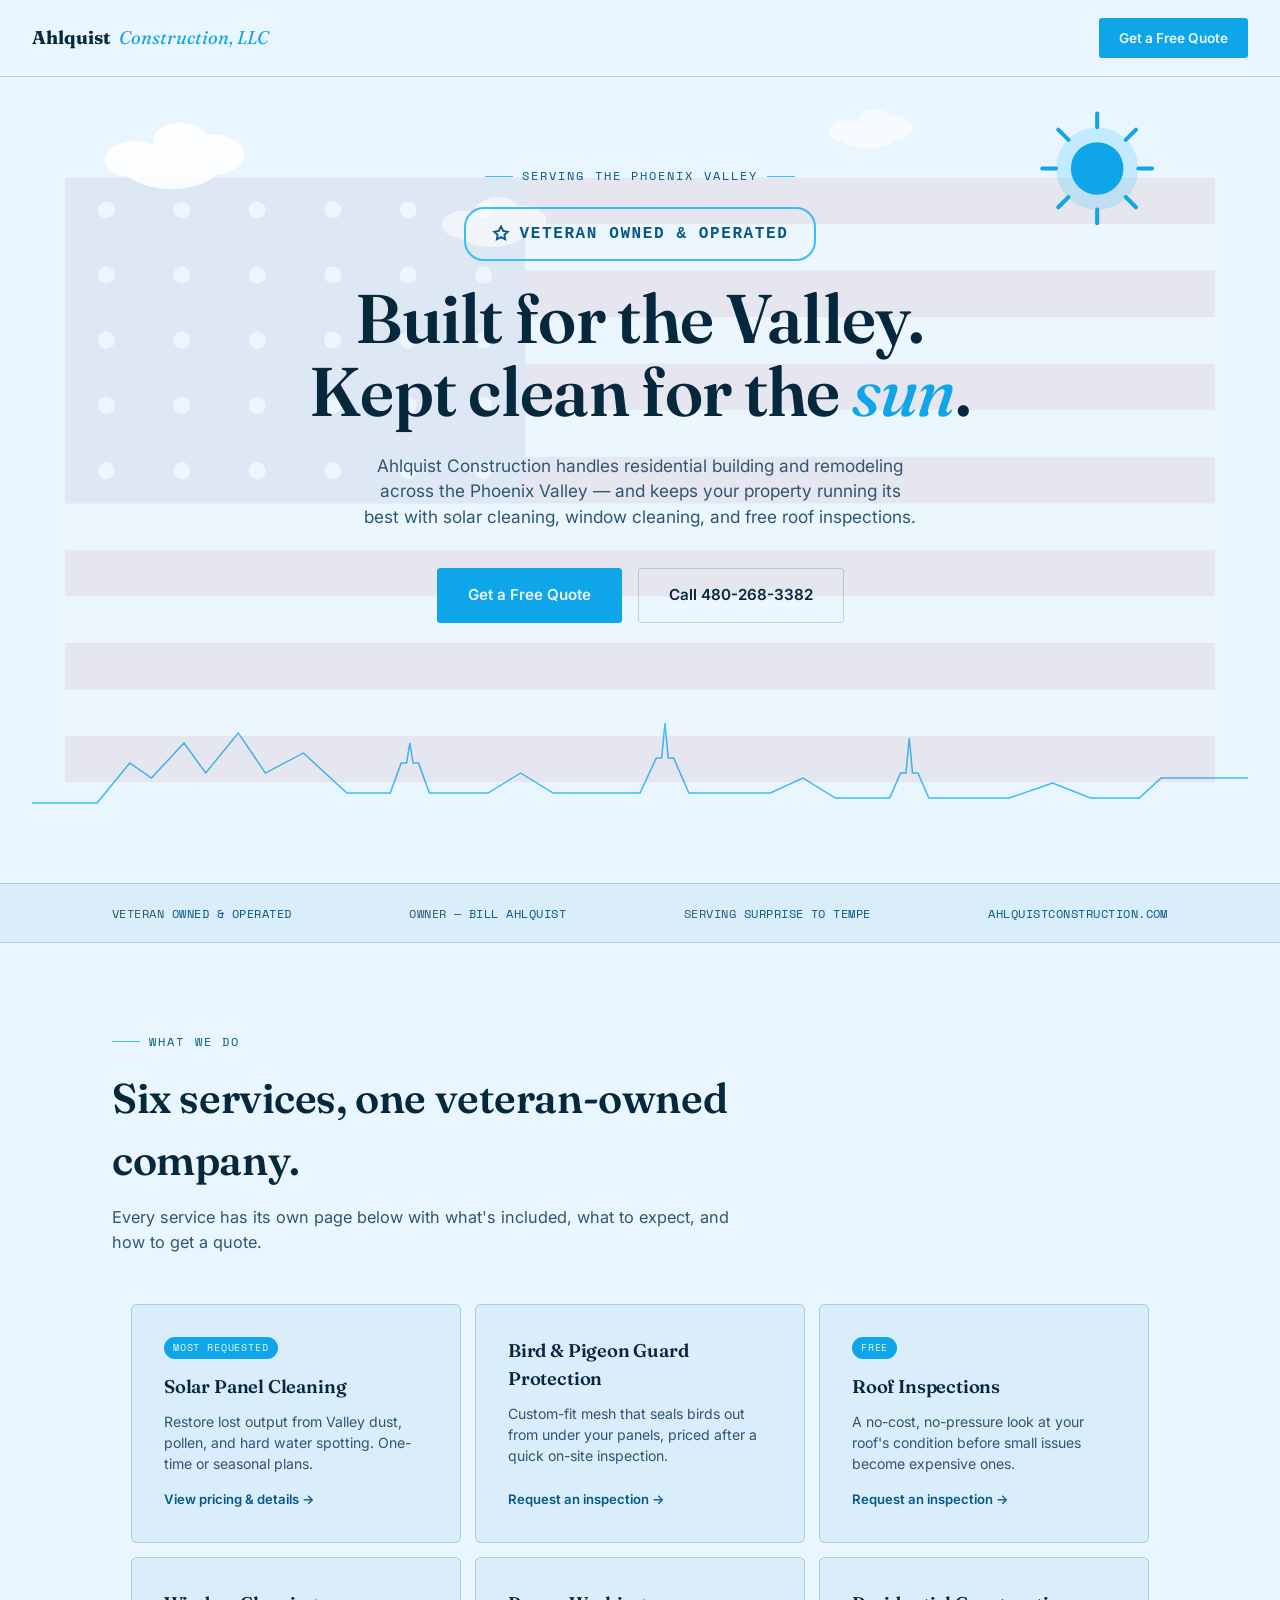
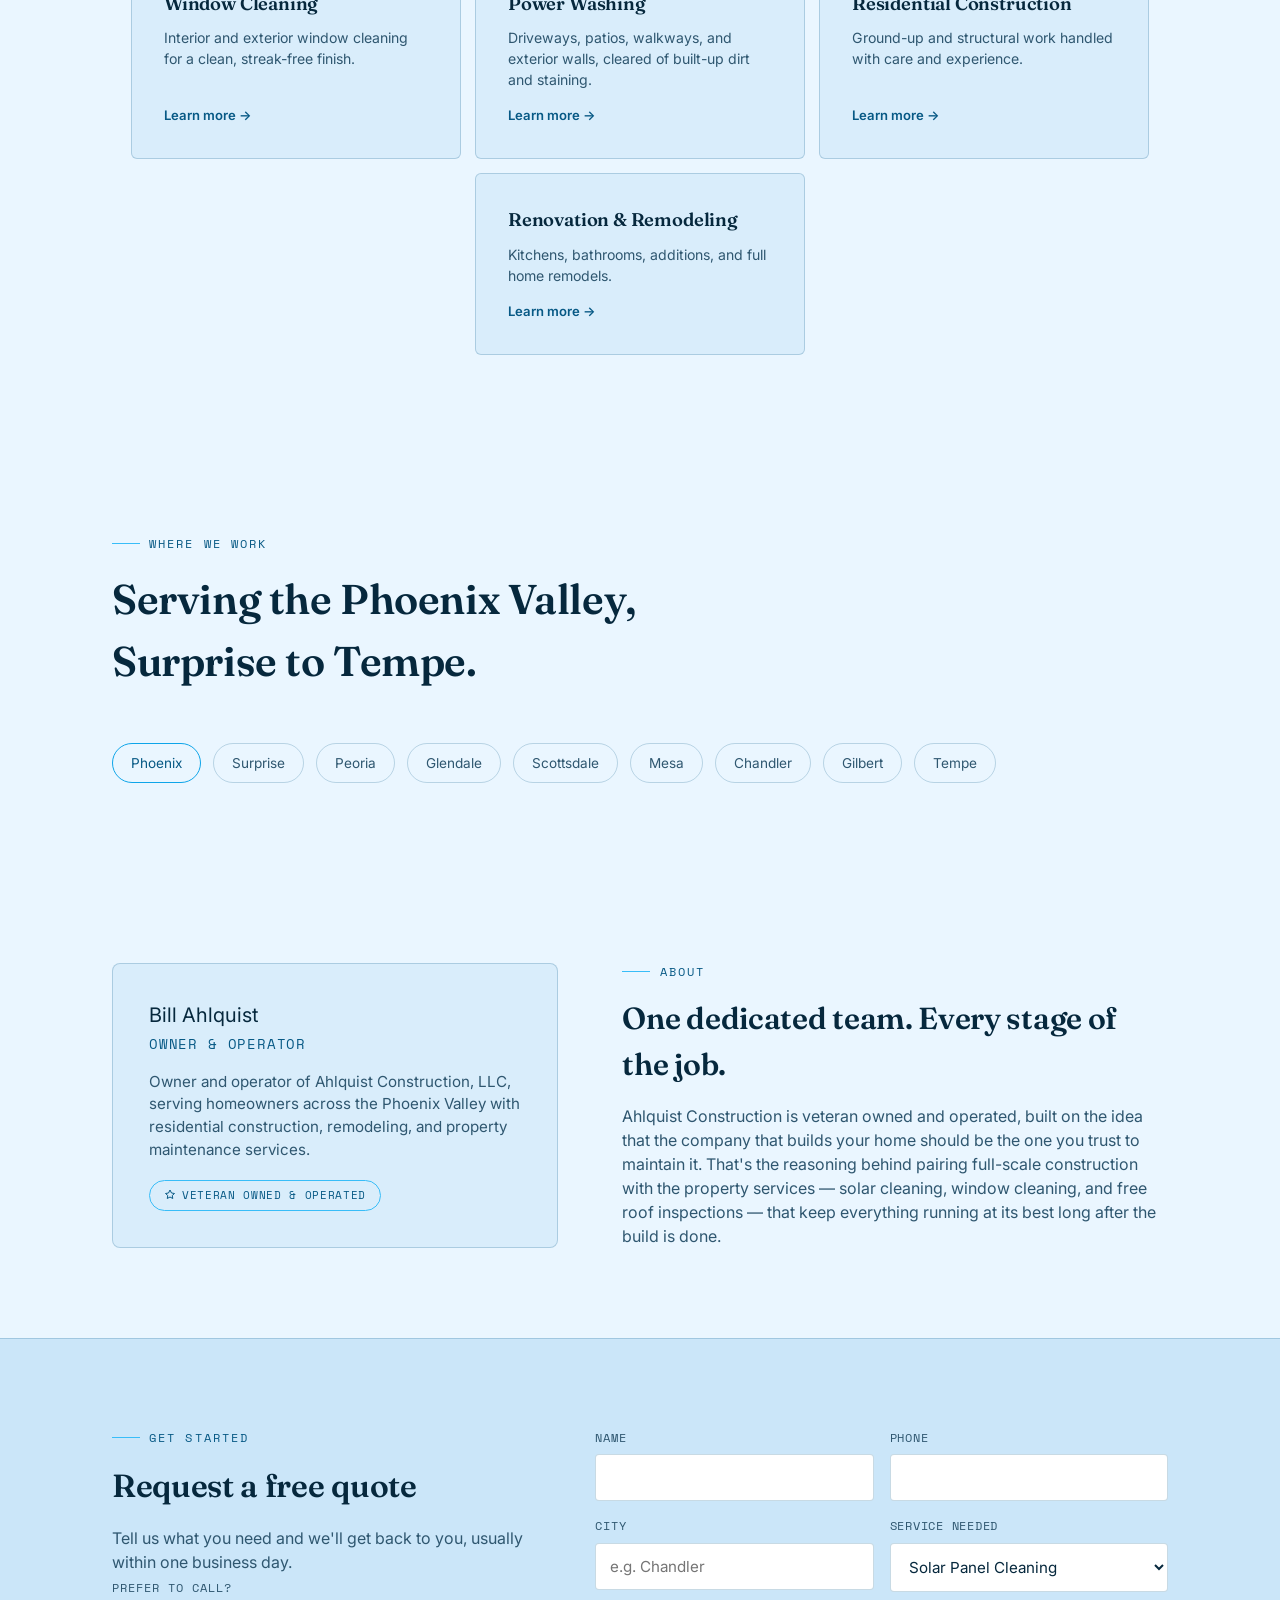
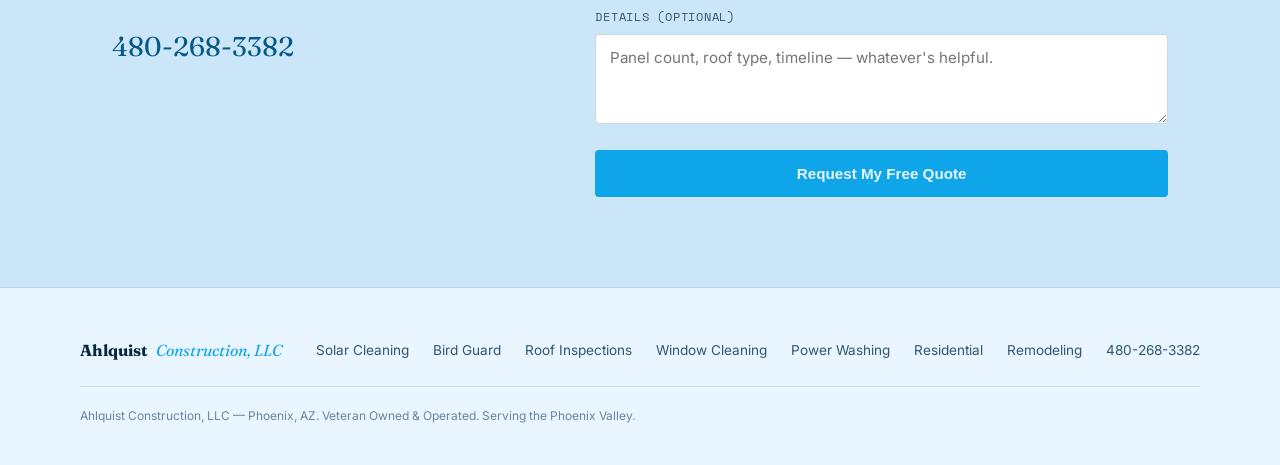
==== commit d21e8b93: "Add files via upload" ====
--- a/index.html
+++ b/index.html
@@ -27,6 +27,49 @@
 </nav>
 
 <section class="hero">
+  <svg class="flag-decor" viewBox="0 0 950 500" preserveAspectRatio="xMidYMid meet" aria-hidden="true">
+    <g>
+    <rect x="0" y="0" width="950" height="500" fill="#ffffff"/>
+    <rect x="0" y="0.0" width="950" height="38.5" fill="#B22234"/>
+    <rect x="0" y="76.9" width="950" height="38.5" fill="#B22234"/>
+    <rect x="0" y="153.8" width="950" height="38.5" fill="#B22234"/>
+    <rect x="0" y="230.8" width="950" height="38.5" fill="#B22234"/>
+    <rect x="0" y="307.7" width="950" height="38.5" fill="#B22234"/>
+    <rect x="0" y="384.6" width="950" height="38.5" fill="#B22234"/>
+    <rect x="0" y="461.5" width="950" height="38.5" fill="#B22234"/>
+    <rect x="0" y="0" width="380.0" height="269.2" fill="#3C3B6E"/>
+    <circle cx="34.2" cy="26.9" r="7" fill="#ffffff"/>
+    <circle cx="96.5" cy="26.9" r="7" fill="#ffffff"/>
+    <circle cx="158.8" cy="26.9" r="7" fill="#ffffff"/>
+    <circle cx="221.2" cy="26.9" r="7" fill="#ffffff"/>
+    <circle cx="283.5" cy="26.9" r="7" fill="#ffffff"/>
+    <circle cx="345.8" cy="26.9" r="7" fill="#ffffff"/>
+    <circle cx="34.2" cy="80.8" r="7" fill="#ffffff"/>
+    <circle cx="96.5" cy="80.8" r="7" fill="#ffffff"/>
+    <circle cx="158.8" cy="80.8" r="7" fill="#ffffff"/>
+    <circle cx="221.2" cy="80.8" r="7" fill="#ffffff"/>
+    <circle cx="283.5" cy="80.8" r="7" fill="#ffffff"/>
+    <circle cx="345.8" cy="80.8" r="7" fill="#ffffff"/>
+    <circle cx="34.2" cy="134.6" r="7" fill="#ffffff"/>
+    <circle cx="96.5" cy="134.6" r="7" fill="#ffffff"/>
+    <circle cx="158.8" cy="134.6" r="7" fill="#ffffff"/>
+    <circle cx="221.2" cy="134.6" r="7" fill="#ffffff"/>
+    <circle cx="283.5" cy="134.6" r="7" fill="#ffffff"/>
+    <circle cx="345.8" cy="134.6" r="7" fill="#ffffff"/>
+    <circle cx="34.2" cy="188.5" r="7" fill="#ffffff"/>
+    <circle cx="96.5" cy="188.5" r="7" fill="#ffffff"/>
+    <circle cx="158.8" cy="188.5" r="7" fill="#ffffff"/>
+    <circle cx="221.2" cy="188.5" r="7" fill="#ffffff"/>
+    <circle cx="283.5" cy="188.5" r="7" fill="#ffffff"/>
+    <circle cx="345.8" cy="188.5" r="7" fill="#ffffff"/>
+    <circle cx="34.2" cy="242.3" r="7" fill="#ffffff"/>
+    <circle cx="96.5" cy="242.3" r="7" fill="#ffffff"/>
+    <circle cx="158.8" cy="242.3" r="7" fill="#ffffff"/>
+    <circle cx="221.2" cy="242.3" r="7" fill="#ffffff"/>
+    <circle cx="283.5" cy="242.3" r="7" fill="#ffffff"/>
+    <circle cx="345.8" cy="242.3" r="7" fill="#ffffff"/>
+    </g>
+  </svg>
   <svg class="sky-decor" viewBox="0 0 1120 300" preserveAspectRatio="xMidYMid slice" aria-hidden="true">
     <g class="cloud" transform="translate(150,70)">
       <ellipse cx="0" cy="18" rx="42" ry="20"/>
@@ -62,10 +105,9 @@
     </g>
   </svg>
   <div class="wrap">
-    <div class="eyebrow">Licensed General Contractor</div>
+    <div class="eyebrow">Serving the Phoenix Valley</div>
     <div class="badge-row">
-      <span class="badge"><svg viewBox="0 0 24 24" fill="none" stroke="currentColor" stroke-width="2"><path d="M12 2l3 6 6 1-4.5 4 1 6L12 16l-5.5 3 1-6L3 9l6-1z"/></svg>Veteran Owned &amp; Operated</span>
-      <span class="badge">Licensed General Contractor</span>
+      <span class="badge badge-large"><svg viewBox="0 0 24 24" fill="none" stroke="currentColor" stroke-width="2.5"><path d="M12 2l3 6 6 1-4.5 4 1 6L12 16l-5.5 3 1-6L3 9l6-1z"/></svg>Veteran Owned &amp; Operated</span>
     </div>
     <h1>Built for the Valley.<br>Kept clean for the <em>sun</em>.</h1>
     <p class="sub">Ahlquist Construction handles residential building and remodeling across the Phoenix Valley — and keeps your property running its best with solar cleaning, window cleaning, and free roof inspections.</p>
@@ -82,7 +124,7 @@
 <div class="trust">
   <div class="trust-inner">
     <div>Veteran <span>Owned &amp; Operated</span></div>
-    <div>Licensed GC — <span>Bill Ahlquist</span></div>
+    <div>Owner — <span>Bill Ahlquist</span></div>
     <div>Serving <span>Surprise to Tempe</span></div>
     <div><span>ahlquistconstruction.com</span></div>
   </div>
@@ -92,7 +134,7 @@
   <div class="wrap">
     <div class="section-head">
       <div class="eyebrow">What we do</div>
-      <h2>Six services, one licensed contractor.</h2>
+      <h2>Six services, one veteran-owned company.</h2>
       <p>Every service has its own page below with what's included, what to expect, and how to get a quote.</p>
     </div>
     <div class="services-grid">
@@ -125,7 +167,7 @@
       </a>
       <a class="service-card" href="residential-construction.html">
         <h3>Residential Construction</h3>
-        <p>Ground-up and structural work handled by a licensed general contractor.</p>
+        <p>Ground-up and structural work handled with care and experience.</p>
         <span class="go">Learn more →</span>
       </a>
       <a class="service-card" href="renovation-remodeling.html">
@@ -162,7 +204,7 @@
     <div class="about-grid">
       <div class="about-card">
         <div class="name">Bill Ahlquist</div>
-        <div class="role">Licensed General Contractor</div>
+        <div class="role">Owner &amp; Operator</div>
         <p>Owner and operator of Ahlquist Construction, LLC, serving homeowners across the Phoenix Valley with residential construction, remodeling, and property maintenance services.</p>
         <div class="badge-row">
           <span class="badge"><svg viewBox="0 0 24 24" fill="none" stroke="currentColor" stroke-width="2"><path d="M12 2l3 6 6 1-4.5 4 1 6L12 16l-5.5 3 1-6L3 9l6-1z"/></svg>Veteran Owned &amp; Operated</span>
@@ -170,8 +212,8 @@
       </div>
       <div>
         <div class="eyebrow">About</div>
-        <h2 style="margin-top:16px; font-size:1.9rem;">One licensed contractor. Every stage of the job.</h2>
-        <p style="color:var(--cream-dim); margin-top:16px;">Ahlquist Construction is veteran owned and operated, built on the idea that the company that builds your home should be the one you trust to maintain it. That's the reasoning behind pairing full-scale construction with the property services — solar cleaning, window cleaning, and free roof inspections — that keep everything running at its best long after the build is done.</p>
+        <h2 style="margin-top:16px; font-size:1.9rem;">One dedicated team. Every stage of the job.</h2>
+        <p style="color:var(--text-secondary); margin-top:16px;">Ahlquist Construction is veteran owned and operated, built on the idea that the company that builds your home should be the one you trust to maintain it. That's the reasoning behind pairing full-scale construction with the property services — solar cleaning, window cleaning, and free roof inspections — that keep everything running at its best long after the build is done.</p>
       </div>
     </div>
   </div>
--- a/style.css
+++ b/style.css
@@ -66,11 +66,21 @@
   gap: 6px;
 }
 .badge svg { width: 12px; height: 12px; }
+.badge-large {
+  font-size: 1rem;
+  padding: 13px 26px;
+  border-width: 2px;
+  gap: 10px;
+  font-weight: 700;
+  letter-spacing: 0.1em;
+}
+.badge-large svg { width: 18px; height: 18px; }
 
 /* HERO (home) */
 .hero { position: relative; padding: 90px 32px 70px; text-align: center; overflow: hidden; }
 .hero .wrap { position: relative; z-index: 1; }
 .sky-decor { position: absolute; top: 0; left: 0; width: 100%; height: 320px; z-index: 0; pointer-events: none; }
+.flag-decor { position: absolute; top: 50%; left: 50%; transform: translate(-50%, -50%); width: 105%; max-width: 1150px; height: auto; opacity: 0.07; z-index: 0; pointer-events: none; }
 .cloud { fill: #ffffff; opacity: 0.9; }
 .cloud-soft { opacity: 0.6; }
 @media (max-width: 780px) { .sky-decor { opacity: 0.6; } }
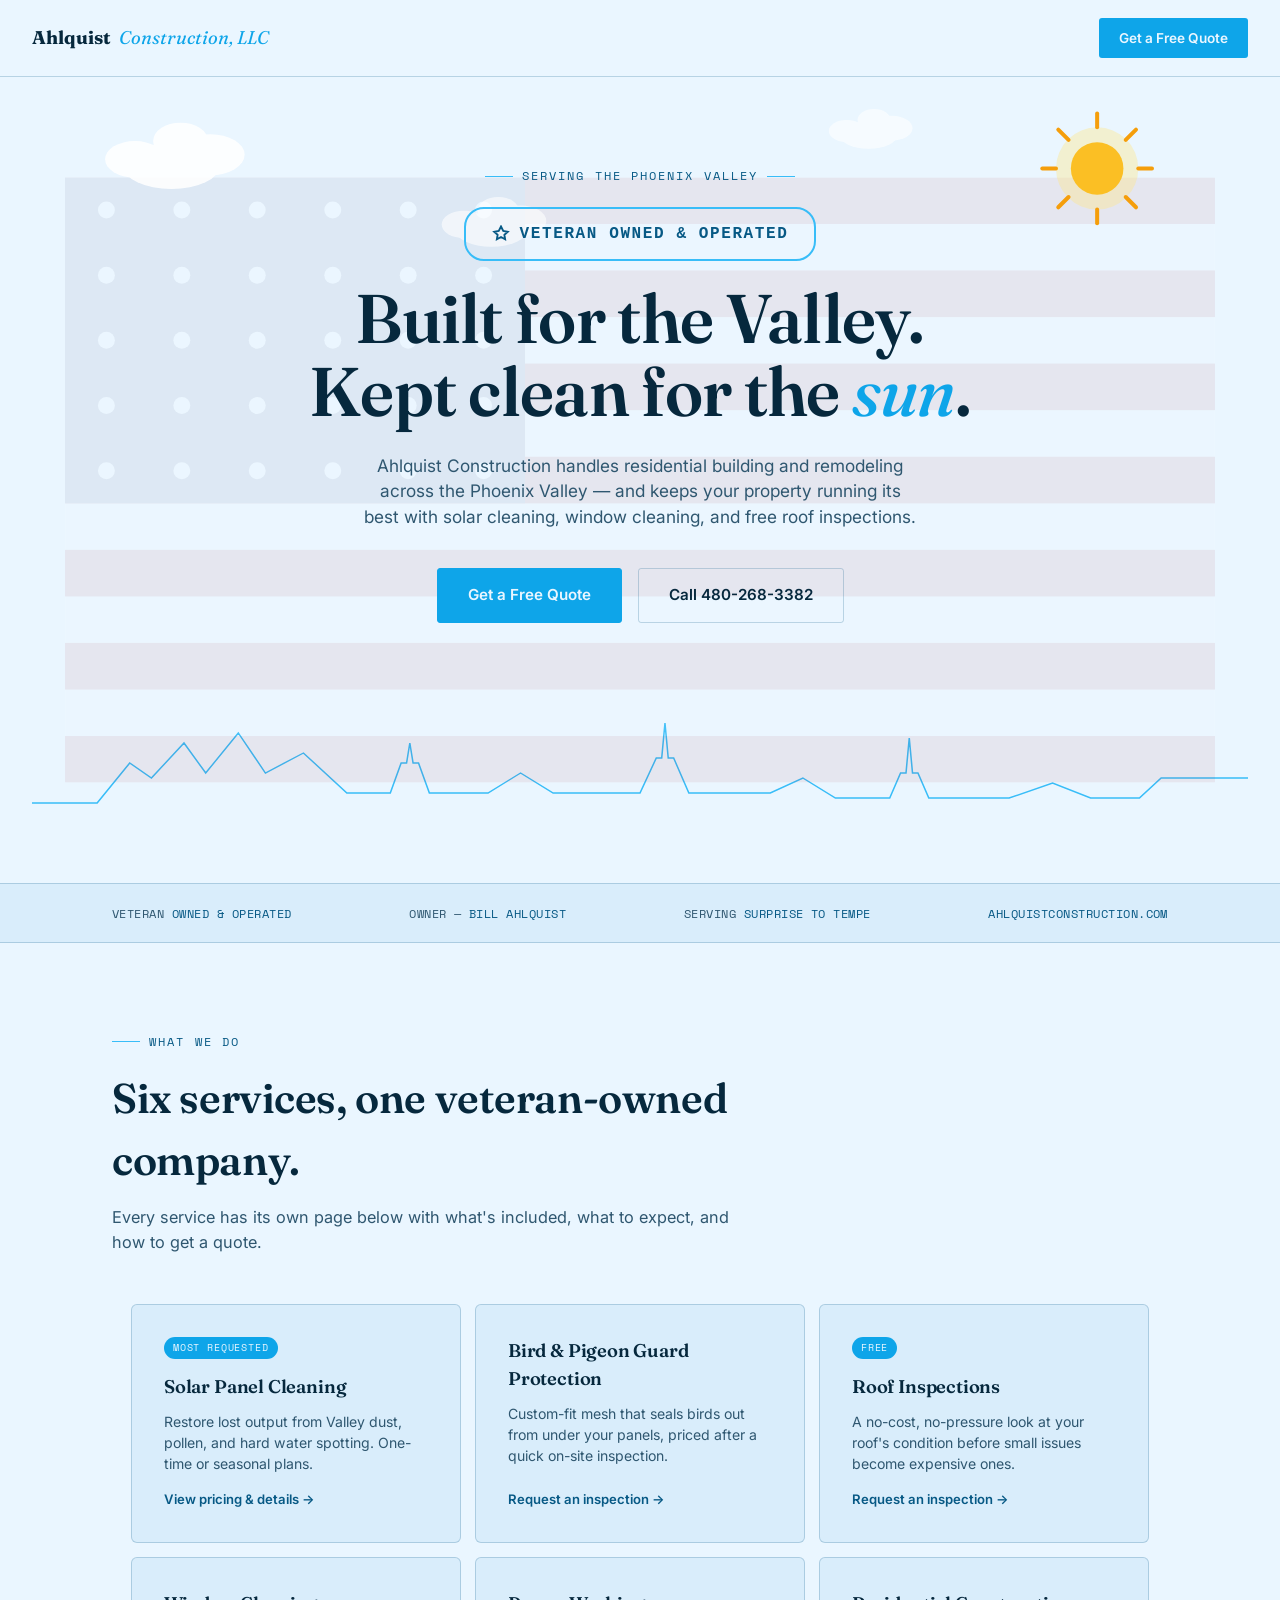
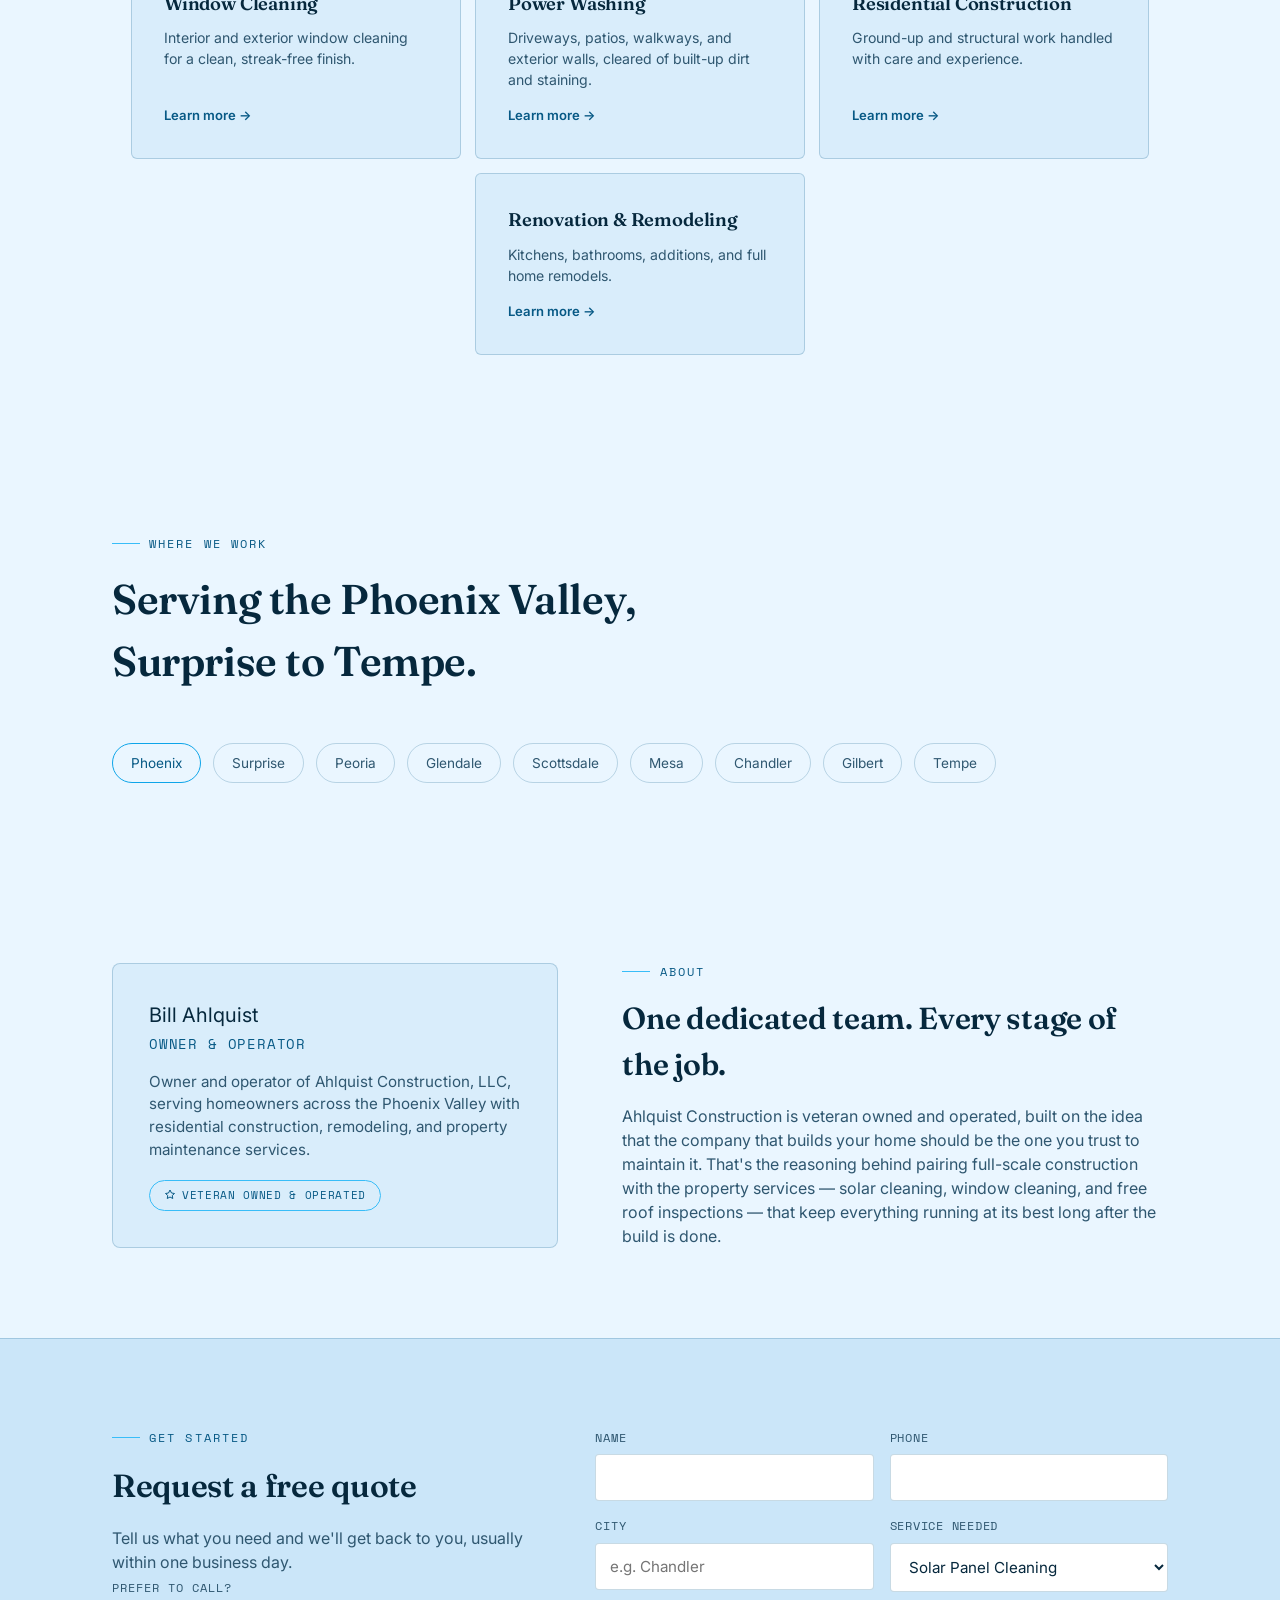
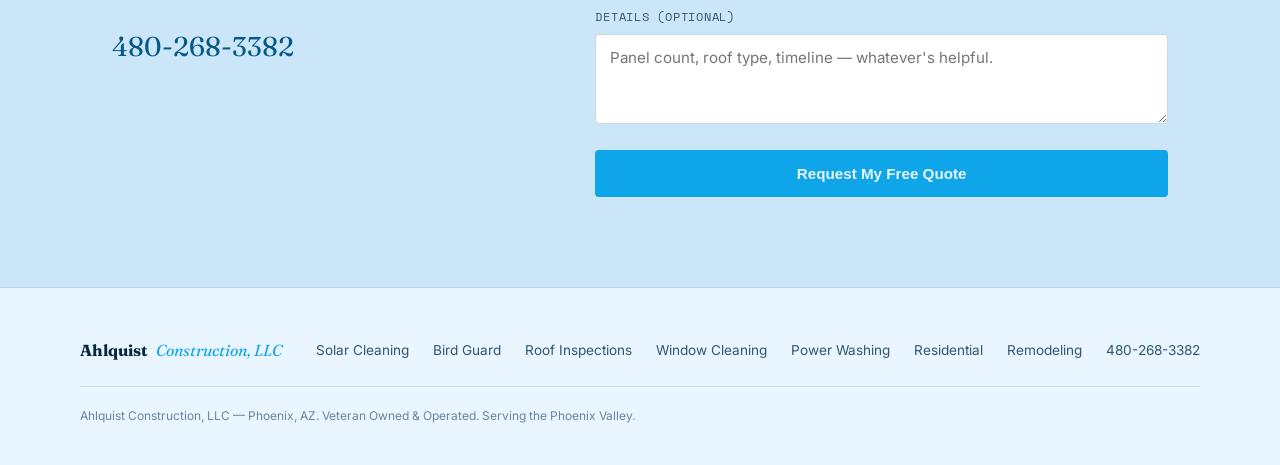
==== commit 5cd23988: "Add files via upload" ====
--- a/index.html
+++ b/index.html
@@ -84,9 +84,9 @@
       <ellipse cx="8" cy="-4" rx="24" ry="16"/>
     </g>
     <g class="sun" transform="translate(960,90)">
-      <circle r="36" fill="var(--accent-light)" opacity="0.22"/>
-      <circle r="23" fill="var(--accent)"/>
-      <g stroke="var(--accent)" stroke-width="3.5" stroke-linecap="round">
+      <circle r="36" fill="#FDE68A" opacity="0.4"/>
+      <circle r="23" fill="#FBBF24"/>
+      <g stroke="#F59E0B" stroke-width="3.5" stroke-linecap="round">
         <line x1="0" y1="-48" x2="0" y2="-36"/>
         <line x1="0" y1="36" x2="0" y2="48"/>
         <line x1="-48" y1="0" x2="-36" y2="0"/>
--- a/style.css
+++ b/style.css
@@ -92,7 +92,9 @@
 .hero-ctas { display: flex; gap: 16px; justify-content: center; flex-wrap: wrap; margin-bottom: 60px; }
 
 /* PAGE HERO (service subpages, smaller/left-aligned) */
-.page-hero { padding: 74px 32px 56px; border-bottom: 1px solid var(--line); background: var(--bg-section); }
+.page-hero { padding: 74px 32px 56px; border-bottom: 1px solid var(--line); background: var(--bg-section); position: relative; overflow: hidden; }
+.page-hero .wrap { position: relative; z-index: 1; }
+.flag-decor-page { position: absolute; top: 50%; left: 50%; transform: translate(-50%, -50%); width: 85%; max-width: 850px; height: auto; opacity: 0.07; z-index: 0; pointer-events: none; }
 .page-hero .eyebrow { margin-bottom: 18px; }
 .page-hero h1 { font-size: clamp(2rem, 4vw, 3rem); max-width: 700px; margin-bottom: 18px; }
 .page-hero p.sub { max-width: 560px; color: var(--text-secondary); font-size: 1.05rem; margin-bottom: 30px; }
